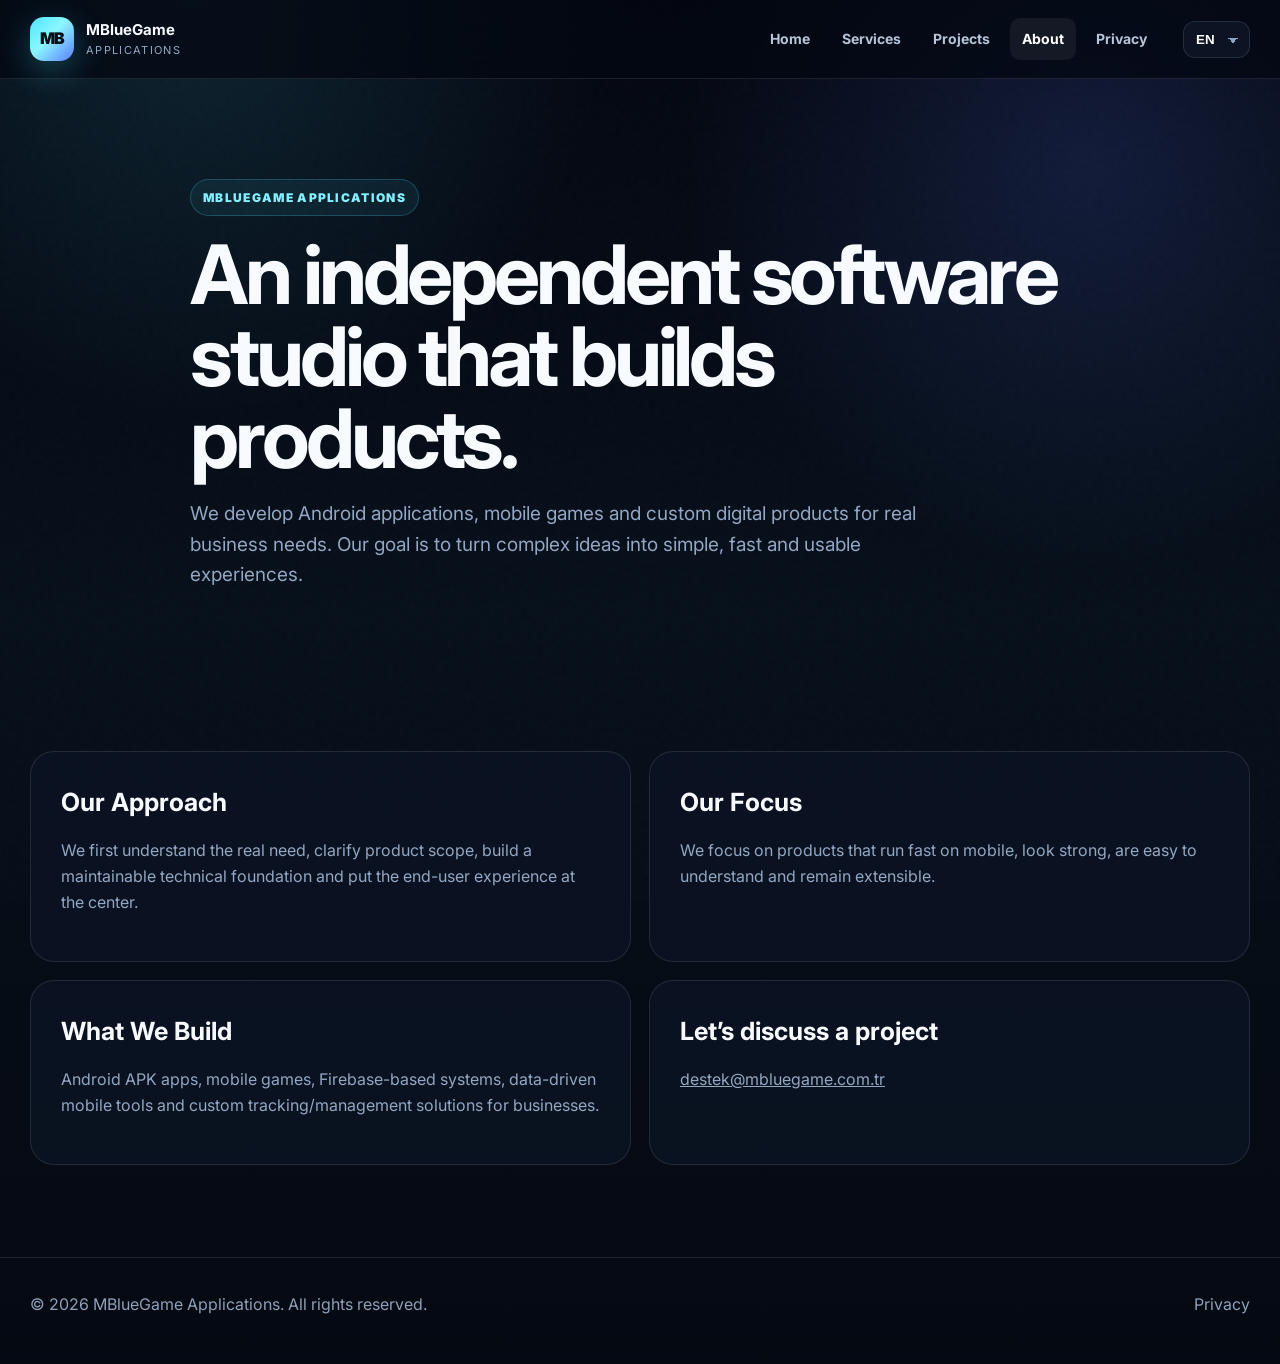
==== about.html @ a47efb76 "Add files via upload" ====
<!doctype html><html lang="tr"><head><meta charset="utf-8"><meta name="viewport" content="width=device-width,initial-scale=1"><title>MBlueGame Applications | Hakkımızda</title><meta name="description" content="MBlueGame Applications hakkında"><link rel="icon" href="logo.jpg"><link rel="preconnect" href="https://fonts.googleapis.com"><link rel="preconnect" href="https://fonts.gstatic.com" crossorigin><link href="https://fonts.googleapis.com/css2?family=Inter:wght@400;500;600;700;800;900&display=swap" rel="stylesheet"><link rel="stylesheet" href="styles.css"></head><body><div class="noise"></div>
<header class="site-header"><div class="container nav"><a class="brand" href="index.html"><div class="brand-logo">MB</div><div class="brand-text"><strong>MBlueGame</strong><span>Applications</span></div></a><nav class="menu"><a href="index.html" data-i18n="nav_home">Ana Sayfa</a><a href="index.html#services" data-i18n="nav_services">Hizmetler</a><a href="index.html#projects" data-i18n="nav_work">Projeler</a><a class="active" href="about.html" data-i18n="nav_about">Hakkımızda</a><a href="privacy.html" data-i18n="nav_privacy">Gizlilik</a></nav><div class="nav-actions"><select id="languageSelect" class="lang"><option value="tr">TR</option><option value="en">EN</option><option value="de">DE</option><option value="fr">FR</option><option value="es">ES</option></select><button class="mobile-toggle">☰</button></div></div></header>
<main><section class="container subhero reveal"><span class="eyebrow" data-i18n="about_badge">MBlueGame Applications</span><h1 data-i18n="about_title">Ürün geliştiren bağımsız bir yazılım stüdyosu.</h1><p data-i18n="about_text">Android uygulamaları, mobil oyunlar ve gerçek iş ihtiyaçlarına yönelik özel dijital ürünler geliştiriyoruz. Amacımız karmaşık görünen fikirleri sade, hızlı ve kullanılabilir deneyimlere dönüştürmek.</p></section><section class="section"><div class="container content-grid"><article class="content-card reveal"><h2 data-i18n="about_mission">Yaklaşımımız</h2><p data-i18n="about_mission_text">Önce gerçek ihtiyacı anlar, ürün kapsamını netleştirir, teknik yapıyı sürdürülebilir kurar ve son kullanıcı deneyimini merkeze alırız.</p></article><article class="content-card reveal"><h2 data-i18n="about_focus">Odak Noktamız</h2><p data-i18n="about_focus_text">Mobilde hızlı çalışan, görsel olarak güçlü, anlaşılır ve ileride geliştirilebilir ürünler ortaya çıkarmaya odaklanıyoruz.</p></article><article class="content-card reveal"><h2 data-i18n="about_types">Çalıştığımız Ürünler</h2><p data-i18n="about_types_text">Android APK uygulamaları, mobil oyunlar, Firebase tabanlı sistemler, veri odaklı mobil araçlar ve işletmelere özel takip/yönetim çözümleri.</p></article><article class="content-card reveal"><h2 data-i18n="about_contact">Bir proje konuşalım</h2><p><a href="mailto:destek@mbluegame.com.tr">destek@mbluegame.com.tr</a></p></article></div></section></main><footer class="footer"><div class="container footer-row"><span>© <span id="year"></span> <span data-i18n="footer">MBlueGame Applications. Tüm hakları saklıdır.</span></span><span><a href="privacy.html" data-i18n="nav_privacy">Gizlilik</a></span></div></footer><script src="i18n.js"></script></body></html>
---- styles.css ----
:root{--bg:#050912;--bg2:#080f1d;--card:#0c1424;--card2:#101c30;--text:#f7fbff;--muted:#94a7c2;--line:rgba(255,255,255,.1);--cyan:#4de4ff;--blue:#5b7cff;--violet:#9b6cff;--green:#76f6bd;--shadow:0 30px 90px rgba(0,0,0,.45);--radius:28px;--max:1220px}
*{box-sizing:border-box}html{scroll-behavior:smooth}body{margin:0;background:radial-gradient(circle at 15% 0%,rgba(77,228,255,.13),transparent 24%),radial-gradient(circle at 85% 12%,rgba(91,124,255,.16),transparent 25%),linear-gradient(180deg,#040711 0%,#07101b 45%,#050912 100%);color:var(--text);font-family:Inter,ui-sans-serif,system-ui,-apple-system,BlinkMacSystemFont,"Segoe UI",sans-serif;line-height:1.6;overflow-x:hidden}a{color:inherit}img{max-width:100%;display:block}.container{width:min(var(--max),calc(100% - 40px));margin:auto}.noise{position:fixed;inset:0;pointer-events:none;opacity:.035;z-index:0;background-image:url("data:image/svg+xml,%3Csvg viewBox='0 0 180 180' xmlns='http://www.w3.org/2000/svg'%3E%3Cfilter id='n'%3E%3CfeTurbulence type='fractalNoise' baseFrequency='.9' numOctaves='3' stitchTiles='stitch'/%3E%3C/filter%3E%3Crect width='100%25' height='100%25' filter='url(%23n)' opacity='.55'/%3E%3C/svg%3E")}.site-header{position:sticky;top:0;z-index:80;background:rgba(4,7,17,.72);backdrop-filter:blur(22px);border-bottom:1px solid var(--line)}.nav{height:78px;display:flex;align-items:center;gap:24px}.brand{display:flex;align-items:center;gap:12px;text-decoration:none;margin-right:auto}.brand-logo{width:44px;height:44px;border-radius:14px;display:grid;place-items:center;font-weight:900;letter-spacing:-1px;color:#061018;background:linear-gradient(135deg,var(--cyan),#8cf7ff 45%,var(--blue));box-shadow:0 10px 32px rgba(77,228,255,.28)}.brand-text strong{display:block;font-size:15px}.brand-text span{display:block;color:var(--muted);font-size:11px;letter-spacing:.12em;text-transform:uppercase}.menu{display:flex;align-items:center;gap:8px}.menu a{padding:10px 12px;text-decoration:none;color:#b7c5d9;font-size:14px;font-weight:700;border-radius:10px}.menu a:hover,.menu a.active{background:rgba(255,255,255,.06);color:white}.nav-actions{display:flex;align-items:center;gap:10px}.lang{appearance:none;background:#0c1424;color:white;border:1px solid var(--line);border-radius:12px;padding:10px 34px 10px 12px;font-weight:800;background-image:linear-gradient(45deg,transparent 50%,#8fa1b9 50%),linear-gradient(135deg,#8fa1b9 50%,transparent 50%);background-position:calc(100% - 16px) 16px,calc(100% - 11px) 16px;background-size:5px 5px,5px 5px;background-repeat:no-repeat}.mobile-toggle{display:none;border:1px solid var(--line);background:#0d1626;color:#fff;border-radius:12px;width:44px;height:44px;font-size:20px}.mini-cta{padding:10px 15px;border-radius:12px;text-decoration:none;font-size:13px;font-weight:900;background:linear-gradient(135deg,var(--cyan),var(--blue));color:#041019}.hero{position:relative;z-index:1;min-height:760px;display:grid;grid-template-columns:1.02fr .98fr;align-items:center;gap:68px;padding:86px 0 76px}.hero-badge,.eyebrow{display:inline-flex;align-items:center;gap:9px;padding:8px 12px;border:1px solid rgba(77,228,255,.22);background:rgba(77,228,255,.07);color:#84efff;border-radius:999px;font-size:12px;font-weight:900;letter-spacing:.11em;text-transform:uppercase}.hero-badge:before{content:"";width:7px;height:7px;border-radius:50%;background:var(--green);box-shadow:0 0 16px var(--green)}.hero h1{font-size:clamp(50px,6.5vw,88px);line-height:.98;letter-spacing:-.055em;margin:22px 0 24px;max-width:790px}.hero h1 .accent{background:linear-gradient(90deg,#fff 8%,#9decff 48%,#7b8dff);-webkit-background-clip:text;color:transparent}.hero-lead{font-size:19px;color:var(--muted);max-width:680px}.hero-actions,.actions{display:flex;flex-wrap:wrap;gap:12px;margin-top:30px}.btn{display:inline-flex;align-items:center;justify-content:center;gap:10px;min-height:48px;padding:0 20px;border-radius:14px;text-decoration:none;font-weight:900;border:1px solid var(--line);transition:.25s ease}.btn:hover{transform:translateY(-2px)}.btn-primary{color:#041019;background:linear-gradient(135deg,var(--cyan),#7feeff 42%,var(--blue));box-shadow:0 16px 40px rgba(77,228,255,.2)}.btn-secondary{background:rgba(255,255,255,.045);color:#fff}.hero-proof{display:flex;align-items:center;gap:18px;margin-top:34px;color:#a9b8cd;font-size:13px}.proof-dots{display:flex}.proof-dots i{width:30px;height:30px;border-radius:50%;border:2px solid #08101d;background:linear-gradient(135deg,#182942,#0d1726);margin-left:-7px}.proof-dots i:first-child{margin-left:0}.hero-visual{position:relative;min-height:610px}.orb{position:absolute;border-radius:50%;filter:blur(3px)}.orb.one{width:360px;height:360px;right:20px;top:90px;background:radial-gradient(circle,rgba(77,228,255,.25),transparent 68%)}.orb.two{width:300px;height:300px;left:30px;bottom:30px;background:radial-gradient(circle,rgba(155,108,255,.2),transparent 68%)}.device-stage{position:absolute;inset:0;display:flex;align-items:center;justify-content:center;perspective:1200px}.phone{position:absolute;width:230px;padding:8px;border-radius:34px;background:linear-gradient(145deg,#1e2b3f,#060b12 40%);box-shadow:0 35px 90px rgba(0,0,0,.55);border:1px solid rgba(255,255,255,.18)}.phone img{border-radius:27px;aspect-ratio:9/20;object-fit:cover}.phone.main{z-index:4;transform:translateY(-4px) rotateY(-7deg);width:250px}.phone.left{left:28px;top:152px;z-index:2;transform:rotate(-10deg) scale(.86);opacity:.83}.phone.right{right:12px;top:110px;z-index:3;transform:rotate(10deg) scale(.9);opacity:.9}.floating-card{position:absolute;z-index:8;padding:14px 16px;border-radius:18px;background:rgba(12,20,36,.82);border:1px solid rgba(255,255,255,.13);backdrop-filter:blur(18px);box-shadow:0 24px 55px rgba(0,0,0,.38)}.floating-card strong{display:block;font-size:14px}.floating-card span{color:var(--muted);font-size:11px}.fc1{left:4px;bottom:84px}.fc2{right:0;bottom:30px}.section{position:relative;z-index:1;padding:92px 0}.section-label{font-size:12px;color:#80eefe;font-weight:900;letter-spacing:.14em;text-transform:uppercase}.section-head{display:flex;align-items:end;justify-content:space-between;gap:40px;margin-bottom:38px}.section-head h2{font-size:clamp(36px,5vw,62px);line-height:1.02;letter-spacing:-.045em;margin:8px 0 0;max-width:720px}.section-head p{color:var(--muted);max-width:500px;margin:0}.services{display:grid;grid-template-columns:repeat(3,1fr);gap:16px}.service{position:relative;padding:30px;border:1px solid var(--line);border-radius:24px;background:linear-gradient(180deg,rgba(16,28,48,.78),rgba(9,16,29,.88));overflow:hidden;min-height:260px}.service:after{content:"";position:absolute;width:180px;height:180px;right:-80px;top:-100px;border-radius:50%;background:radial-gradient(circle,rgba(77,228,255,.14),transparent 70%)}.service-icon{width:50px;height:50px;border-radius:16px;display:grid;place-items:center;background:linear-gradient(135deg,rgba(77,228,255,.16),rgba(91,124,255,.12));border:1px solid rgba(77,228,255,.18);font-size:20px}.service h3{font-size:21px;margin:23px 0 10px}.service p{color:var(--muted);margin:0}.featured{display:grid;grid-template-columns:1.02fr .98fr;gap:22px;padding:22px;border:1px solid var(--line);border-radius:32px;background:linear-gradient(145deg,rgba(15,26,44,.88),rgba(7,12,22,.92));box-shadow:var(--shadow)}.featured-copy{padding:34px 30px}.featured-copy h2{font-size:clamp(42px,5vw,68px);letter-spacing:-.05em;margin:16px 0 12px}.featured-copy p{font-size:18px;color:var(--muted)}.chips{display:flex;flex-wrap:wrap;gap:8px;margin:24px 0}.chip{padding:8px 11px;border-radius:999px;background:rgba(255,255,255,.045);border:1px solid var(--line);font-size:12px;color:#c8d4e4;font-weight:800}.feature-list{display:grid;grid-template-columns:1fr 1fr;gap:10px;margin:28px 0}.feature-item{padding:14px;border-radius:16px;background:rgba(255,255,255,.035);border:1px solid var(--line);font-size:13px;color:#c7d3e3}.feature-item b{display:block;color:#fff;margin-bottom:3px}.featured-visual{position:relative;min-height:570px;border-radius:24px;overflow:hidden;background:radial-gradient(circle at 50% 30%,rgba(77,228,255,.15),transparent 35%),linear-gradient(160deg,#0e1e32,#08111e)}.showcase-phone{position:absolute;width:218px;padding:7px;border-radius:31px;background:#05080d;border:1px solid rgba(255,255,255,.17);box-shadow:0 28px 70px rgba(0,0,0,.52)}.showcase-phone img{border-radius:25px;aspect-ratio:9/20;object-fit:cover}.sp1{left:52px;top:48px;transform:rotate(-7deg);z-index:2}.sp2{right:50px;top:85px;transform:rotate(8deg);z-index:3}.spotlight{position:absolute;inset:auto 24px 20px 24px;padding:16px 18px;border-radius:18px;background:rgba(5,9,18,.72);border:1px solid rgba(255,255,255,.12);backdrop-filter:blur(16px);z-index:5}.spotlight strong{font-size:14px}.spotlight p{font-size:12px;margin:3px 0 0;color:var(--muted)}.work-grid{display:grid;grid-template-columns:1.2fr .8fr;gap:16px}.work-card{position:relative;overflow:hidden;border-radius:26px;border:1px solid var(--line);background:#0a1220;min-height:420px}.work-card img{width:100%;height:100%;object-fit:cover;opacity:.72;transition:.5s ease}.work-card:hover img{transform:scale(1.03);opacity:.86}.work-card:after{content:"";position:absolute;inset:0;background:linear-gradient(180deg,transparent 25%,rgba(4,7,15,.94) 100%)}.work-copy{position:absolute;z-index:2;left:26px;right:26px;bottom:24px}.work-copy h3{font-size:27px;margin:7px 0}.work-copy p{margin:0;color:#aebbd0;max-width:520px}.work-stack{display:grid;gap:16px}.work-stack .work-card{min-height:202px}.process{display:grid;grid-template-columns:repeat(4,1fr);gap:14px}.step{padding:24px;border-radius:22px;border:1px solid var(--line);background:rgba(255,255,255,.028)}.step-num{font-size:12px;color:var(--cyan);font-weight:900;letter-spacing:.12em}.step h3{font-size:18px;margin:12px 0 8px}.step p{font-size:14px;color:var(--muted);margin:0}.cta-panel{display:grid;grid-template-columns:1fr auto;align-items:center;gap:30px;padding:48px;border-radius:32px;border:1px solid rgba(77,228,255,.2);background:radial-gradient(circle at 0 0,rgba(77,228,255,.15),transparent 36%),linear-gradient(135deg,rgba(14,28,48,.98),rgba(8,15,28,.98))}.cta-panel h2{font-size:clamp(34px,5vw,58px);line-height:1.05;letter-spacing:-.045em;margin:0 0 12px}.cta-panel p{color:var(--muted);margin:0;max-width:720px}.footer{position:relative;z-index:1;border-top:1px solid var(--line);padding:34px 0 46px;color:#8fa0b8}.footer-row{display:flex;justify-content:space-between;gap:24px;align-items:center}.footer a{text-decoration:none}.subhero{position:relative;z-index:1;padding:100px 0 50px;max-width:900px}.subhero h1{font-size:clamp(46px,7vw,82px);line-height:1;letter-spacing:-.05em;margin:18px 0}.subhero p{font-size:19px;color:var(--muted);max-width:760px}.content-grid{display:grid;grid-template-columns:1fr 1fr;gap:18px}.content-card{padding:30px;border-radius:24px;background:rgba(12,20,36,.82);border:1px solid var(--line)}.content-card h2{margin:0 0 12px;font-size:25px}.content-card p{color:var(--muted)}.legal{max-width:900px}.legal-card{padding:34px;margin-bottom:16px;border-radius:24px;background:rgba(12,20,36,.8);border:1px solid var(--line)}.legal-card h2{margin-top:0}.legal-card p{color:var(--muted)}.legal-note{border-color:rgba(77,228,255,.3);background:rgba(77,228,255,.06)}.project-hero{padding:80px 0 50px;display:grid;grid-template-columns:1fr 1fr;gap:50px;align-items:center}.project-hero h1{font-size:clamp(52px,7vw,88px);letter-spacing:-.055em;line-height:.96;margin:18px 0}.project-hero p{font-size:19px;color:var(--muted)}.project-phones{display:grid;grid-template-columns:repeat(2,1fr);gap:14px;align-items:start}.project-phones img{border-radius:26px;border:1px solid var(--line);box-shadow:var(--shadow)}.gallery{display:grid;grid-template-columns:repeat(4,1fr);gap:14px}.gallery img{border-radius:22px;border:1px solid var(--line);aspect-ratio:9/20;object-fit:cover}.reveal{opacity:0;transform:translateY(22px);transition:.7s cubic-bezier(.2,.7,.2,1)}.reveal.visible{opacity:1;transform:none}
@media(max-width:980px){.menu{position:absolute;left:20px;right:20px;top:70px;display:none;flex-direction:column;align-items:stretch;padding:12px;border:1px solid var(--line);border-radius:18px;background:#08111e}.menu.open{display:flex}.mobile-toggle{display:block}.mini-cta{display:none}.hero,.featured,.project-hero{grid-template-columns:1fr}.hero{padding-top:64px}.hero-visual{min-height:570px}.services{grid-template-columns:1fr}.work-grid{grid-template-columns:1fr}.process{grid-template-columns:1fr 1fr}.content-grid{grid-template-columns:1fr}.cta-panel{grid-template-columns:1fr}.gallery{grid-template-columns:repeat(2,1fr)}}
@media(max-width:640px){.container{width:min(100% - 24px,var(--max))}.nav{height:70px}.brand-text span{display:none}.hero{min-height:auto;padding:54px 0}.hero h1{font-size:49px}.hero-lead{font-size:17px}.hero-proof{align-items:flex-start}.hero-visual{min-height:480px;margin-top:6px}.phone.main{width:205px}.phone.left{width:190px;left:-18px;top:128px}.phone.right{width:190px;right:-20px;top:100px}.floating-card{display:none}.section{padding:70px 0}.section-head{display:block}.section-head p{margin-top:16px}.featured{padding:12px}.featured-copy{padding:24px 16px}.feature-list{grid-template-columns:1fr}.featured-visual{min-height:440px}.showcase-phone{width:170px}.sp1{left:12px;top:42px}.sp2{right:10px;top:70px}.process{grid-template-columns:1fr}.cta-panel{padding:30px}.footer-row{display:block}.footer-row>*{display:block;margin-top:8px}.gallery{grid-template-columns:1fr 1fr}.project-phones{gap:8px}.subhero{padding-top:70px}}
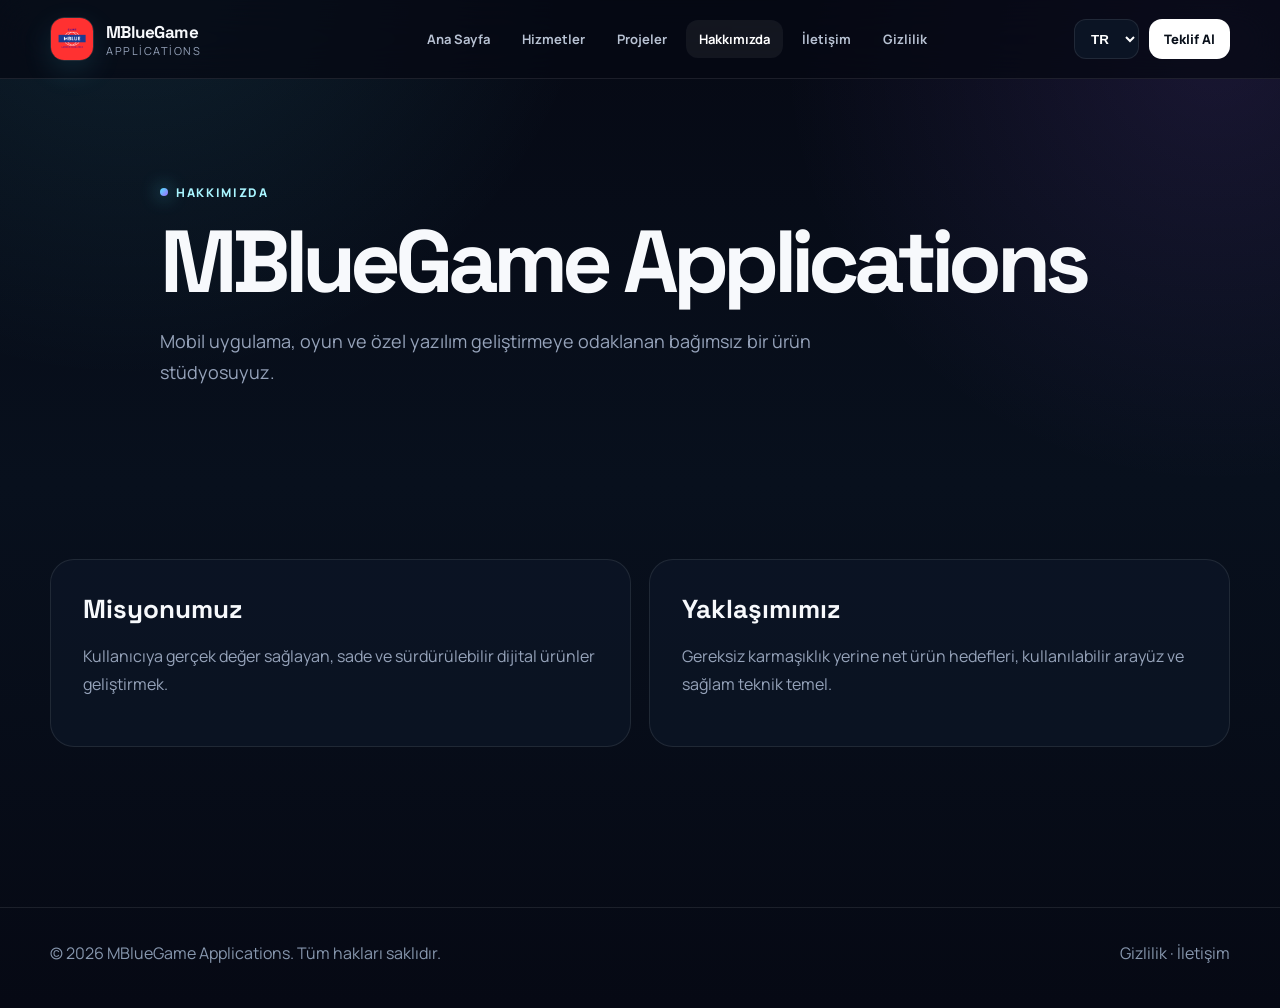
==== commit a472e7d6: "Add files via upload" ====
--- a/about.html
+++ b/about.html
@@ -1,3 +1,2 @@
-<!doctype html><html lang="tr"><head><meta charset="utf-8"><meta name="viewport" content="width=device-width,initial-scale=1"><title>MBlueGame Applications | Hakkımızda</title><meta name="description" content="MBlueGame Applications hakkında"><link rel="icon" href="logo.jpg"><link rel="preconnect" href="https://fonts.googleapis.com"><link rel="preconnect" href="https://fonts.gstatic.com" crossorigin><link href="https://fonts.googleapis.com/css2?family=Inter:wght@400;500;600;700;800;900&display=swap" rel="stylesheet"><link rel="stylesheet" href="styles.css"></head><body><div class="noise"></div>
-<header class="site-header"><div class="container nav"><a class="brand" href="index.html"><div class="brand-logo">MB</div><div class="brand-text"><strong>MBlueGame</strong><span>Applications</span></div></a><nav class="menu"><a href="index.html" data-i18n="nav_home">Ana Sayfa</a><a href="index.html#services" data-i18n="nav_services">Hizmetler</a><a href="index.html#projects" data-i18n="nav_work">Projeler</a><a class="active" href="about.html" data-i18n="nav_about">Hakkımızda</a><a href="privacy.html" data-i18n="nav_privacy">Gizlilik</a></nav><div class="nav-actions"><select id="languageSelect" class="lang"><option value="tr">TR</option><option value="en">EN</option><option value="de">DE</option><option value="fr">FR</option><option value="es">ES</option></select><button class="mobile-toggle">☰</button></div></div></header>
-<main><section class="container subhero reveal"><span class="eyebrow" data-i18n="about_badge">MBlueGame Applications</span><h1 data-i18n="about_title">Ürün geliştiren bağımsız bir yazılım stüdyosu.</h1><p data-i18n="about_text">Android uygulamaları, mobil oyunlar ve gerçek iş ihtiyaçlarına yönelik özel dijital ürünler geliştiriyoruz. Amacımız karmaşık görünen fikirleri sade, hızlı ve kullanılabilir deneyimlere dönüştürmek.</p></section><section class="section"><div class="container content-grid"><article class="content-card reveal"><h2 data-i18n="about_mission">Yaklaşımımız</h2><p data-i18n="about_mission_text">Önce gerçek ihtiyacı anlar, ürün kapsamını netleştirir, teknik yapıyı sürdürülebilir kurar ve son kullanıcı deneyimini merkeze alırız.</p></article><article class="content-card reveal"><h2 data-i18n="about_focus">Odak Noktamız</h2><p data-i18n="about_focus_text">Mobilde hızlı çalışan, görsel olarak güçlü, anlaşılır ve ileride geliştirilebilir ürünler ortaya çıkarmaya odaklanıyoruz.</p></article><article class="content-card reveal"><h2 data-i18n="about_types">Çalıştığımız Ürünler</h2><p data-i18n="about_types_text">Android APK uygulamaları, mobil oyunlar, Firebase tabanlı sistemler, veri odaklı mobil araçlar ve işletmelere özel takip/yönetim çözümleri.</p></article><article class="content-card reveal"><h2 data-i18n="about_contact">Bir proje konuşalım</h2><p><a href="mailto:destek@mbluegame.com.tr">destek@mbluegame.com.tr</a></p></article></div></section></main><footer class="footer"><div class="container footer-row"><span>© <span id="year"></span> <span data-i18n="footer">MBlueGame Applications. Tüm hakları saklıdır.</span></span><span><a href="privacy.html" data-i18n="nav_privacy">Gizlilik</a></span></div></footer><script src="i18n.js"></script></body></html>
+<!doctype html><html lang="tr"><head><meta charset="utf-8"><meta name="viewport" content="width=device-width,initial-scale=1"><meta name="theme-color" content="#060914"><link rel="icon" href="logo.jpg"><link rel="preconnect" href="https://fonts.googleapis.com"><link rel="preconnect" href="https://fonts.gstatic.com" crossorigin><link href="https://fonts.googleapis.com/css2?family=Manrope:wght@400;500;600;700;800&family=Space+Grotesk:wght@500;600;700&display=swap" rel="stylesheet"><link rel="stylesheet" href="styles.css"><title>MBlueGame Applications | About</title><meta name="description" content="MBlueGame Applications"></head><body><header class="site-header"><div class="container nav"><a class="brand" href="index.html"><div class="brand-mark"><img src="logo.jpg" alt="MBlueGame logo"></div><div class="brand-copy"><strong>MBlueGame</strong><span>Applications</span></div></a><nav class="menu"><a href="index.html" data-page="home" data-i18n="nav_home">Ana Sayfa</a><a href="services.html" data-page="services" data-i18n="nav_services">Hizmetler</a><a href="projects.html" data-page="projects" data-i18n="nav_projects">Projeler</a><a href="about.html" data-page="about" data-i18n="nav_about">Hakkımızda</a><a href="contact.html" data-page="contact" data-i18n="nav_contact">İletişim</a><a href="privacy.html" data-page="privacy" data-i18n="nav_privacy">Gizlilik</a></nav><div class="nav-actions"><select class="lang" aria-label="Language"><option value="tr">TR</option><option value="en">EN</option><option value="de">DE</option><option value="fr">FR</option><option value="es">ES</option></select><a class="nav-cta" href="contact.html" data-i18n="nav_quote">Teklif Al</a><button class="mobile-toggle" aria-label="Menu">☰</button></div></div></header>
+<main><section class="container page-hero reveal"><span class="eyebrow" data-i18n="nav_about">Hakkımızda</span><h1 data-i18n="page_about_title">MBlueGame Applications</h1><p data-i18n="page_about_text"></p></section><section class="section"><div class="container"><div class="split"><div class="panel reveal"><h2 data-i18n="about_mission">Misyonumuz</h2><p data-i18n="about_mission_d"></p></div><div class="panel reveal"><h2 data-i18n="about_approach">Yaklaşımımız</h2><p data-i18n="about_approach_d"></p></div></div></div></section></main><footer class="footer"><div class="container footer-row"><span>© <span data-year></span> <span data-i18n="footer">MBlueGame Applications. Tüm hakları saklıdır.</span></span><span><a href="privacy.html" data-i18n="nav_privacy">Gizlilik</a> · <a href="contact.html" data-i18n="nav_contact">İletişim</a></span></div></footer><script src="i18n.js"></script><script>document.querySelector('[data-page="about"]')?.classList.add('active')</script></body></html>
--- a/styles.css
+++ b/styles.css
@@ -1,4 +1 @@
-:root{--bg:#050912;--bg2:#080f1d;--card:#0c1424;--card2:#101c30;--text:#f7fbff;--muted:#94a7c2;--line:rgba(255,255,255,.1);--cyan:#4de4ff;--blue:#5b7cff;--violet:#9b6cff;--green:#76f6bd;--shadow:0 30px 90px rgba(0,0,0,.45);--radius:28px;--max:1220px}
-*{box-sizing:border-box}html{scroll-behavior:smooth}body{margin:0;background:radial-gradient(circle at 15% 0%,rgba(77,228,255,.13),transparent 24%),radial-gradient(circle at 85% 12%,rgba(91,124,255,.16),transparent 25%),linear-gradient(180deg,#040711 0%,#07101b 45%,#050912 100%);color:var(--text);font-family:Inter,ui-sans-serif,system-ui,-apple-system,BlinkMacSystemFont,"Segoe UI",sans-serif;line-height:1.6;overflow-x:hidden}a{color:inherit}img{max-width:100%;display:block}.container{width:min(var(--max),calc(100% - 40px));margin:auto}.noise{position:fixed;inset:0;pointer-events:none;opacity:.035;z-index:0;background-image:url("data:image/svg+xml,%3Csvg viewBox='0 0 180 180' xmlns='http://www.w3.org/2000/svg'%3E%3Cfilter id='n'%3E%3CfeTurbulence type='fractalNoise' baseFrequency='.9' numOctaves='3' stitchTiles='stitch'/%3E%3C/filter%3E%3Crect width='100%25' height='100%25' filter='url(%23n)' opacity='.55'/%3E%3C/svg%3E")}.site-header{position:sticky;top:0;z-index:80;background:rgba(4,7,17,.72);backdrop-filter:blur(22px);border-bottom:1px solid var(--line)}.nav{height:78px;display:flex;align-items:center;gap:24px}.brand{display:flex;align-items:center;gap:12px;text-decoration:none;margin-right:auto}.brand-logo{width:44px;height:44px;border-radius:14px;display:grid;place-items:center;font-weight:900;letter-spacing:-1px;color:#061018;background:linear-gradient(135deg,var(--cyan),#8cf7ff 45%,var(--blue));box-shadow:0 10px 32px rgba(77,228,255,.28)}.brand-text strong{display:block;font-size:15px}.brand-text span{display:block;color:var(--muted);font-size:11px;letter-spacing:.12em;text-transform:uppercase}.menu{display:flex;align-items:center;gap:8px}.menu a{padding:10px 12px;text-decoration:none;color:#b7c5d9;font-size:14px;font-weight:700;border-radius:10px}.menu a:hover,.menu a.active{background:rgba(255,255,255,.06);color:white}.nav-actions{display:flex;align-items:center;gap:10px}.lang{appearance:none;background:#0c1424;color:white;border:1px solid var(--line);border-radius:12px;padding:10px 34px 10px 12px;font-weight:800;background-image:linear-gradient(45deg,transparent 50%,#8fa1b9 50%),linear-gradient(135deg,#8fa1b9 50%,transparent 50%);background-position:calc(100% - 16px) 16px,calc(100% - 11px) 16px;background-size:5px 5px,5px 5px;background-repeat:no-repeat}.mobile-toggle{display:none;border:1px solid var(--line);background:#0d1626;color:#fff;border-radius:12px;width:44px;height:44px;font-size:20px}.mini-cta{padding:10px 15px;border-radius:12px;text-decoration:none;font-size:13px;font-weight:900;background:linear-gradient(135deg,var(--cyan),var(--blue));color:#041019}.hero{position:relative;z-index:1;min-height:760px;display:grid;grid-template-columns:1.02fr .98fr;align-items:center;gap:68px;padding:86px 0 76px}.hero-badge,.eyebrow{display:inline-flex;align-items:center;gap:9px;padding:8px 12px;border:1px solid rgba(77,228,255,.22);background:rgba(77,228,255,.07);color:#84efff;border-radius:999px;font-size:12px;font-weight:900;letter-spacing:.11em;text-transform:uppercase}.hero-badge:before{content:"";width:7px;height:7px;border-radius:50%;background:var(--green);box-shadow:0 0 16px var(--green)}.hero h1{font-size:clamp(50px,6.5vw,88px);line-height:.98;letter-spacing:-.055em;margin:22px 0 24px;max-width:790px}.hero h1 .accent{background:linear-gradient(90deg,#fff 8%,#9decff 48%,#7b8dff);-webkit-background-clip:text;color:transparent}.hero-lead{font-size:19px;color:var(--muted);max-width:680px}.hero-actions,.actions{display:flex;flex-wrap:wrap;gap:12px;margin-top:30px}.btn{display:inline-flex;align-items:center;justify-content:center;gap:10px;min-height:48px;padding:0 20px;border-radius:14px;text-decoration:none;font-weight:900;border:1px solid var(--line);transition:.25s ease}.btn:hover{transform:translateY(-2px)}.btn-primary{color:#041019;background:linear-gradient(135deg,var(--cyan),#7feeff 42%,var(--blue));box-shadow:0 16px 40px rgba(77,228,255,.2)}.btn-secondary{background:rgba(255,255,255,.045);color:#fff}.hero-proof{display:flex;align-items:center;gap:18px;margin-top:34px;color:#a9b8cd;font-size:13px}.proof-dots{display:flex}.proof-dots i{width:30px;height:30px;border-radius:50%;border:2px solid #08101d;background:linear-gradient(135deg,#182942,#0d1726);margin-left:-7px}.proof-dots i:first-child{margin-left:0}.hero-visual{position:relative;min-height:610px}.orb{position:absolute;border-radius:50%;filter:blur(3px)}.orb.one{width:360px;height:360px;right:20px;top:90px;background:radial-gradient(circle,rgba(77,228,255,.25),transparent 68%)}.orb.two{width:300px;height:300px;left:30px;bottom:30px;background:radial-gradient(circle,rgba(155,108,255,.2),transparent 68%)}.device-stage{position:absolute;inset:0;display:flex;align-items:center;justify-content:center;perspective:1200px}.phone{position:absolute;width:230px;padding:8px;border-radius:34px;background:linear-gradient(145deg,#1e2b3f,#060b12 40%);box-shadow:0 35px 90px rgba(0,0,0,.55);border:1px solid rgba(255,255,255,.18)}.phone img{border-radius:27px;aspect-ratio:9/20;object-fit:cover}.phone.main{z-index:4;transform:translateY(-4px) rotateY(-7deg);width:250px}.phone.left{left:28px;top:152px;z-index:2;transform:rotate(-10deg) scale(.86);opacity:.83}.phone.right{right:12px;top:110px;z-index:3;transform:rotate(10deg) scale(.9);opacity:.9}.floating-card{position:absolute;z-index:8;padding:14px 16px;border-radius:18px;background:rgba(12,20,36,.82);border:1px solid rgba(255,255,255,.13);backdrop-filter:blur(18px);box-shadow:0 24px 55px rgba(0,0,0,.38)}.floating-card strong{display:block;font-size:14px}.floating-card span{color:var(--muted);font-size:11px}.fc1{left:4px;bottom:84px}.fc2{right:0;bottom:30px}.section{position:relative;z-index:1;padding:92px 0}.section-label{font-size:12px;color:#80eefe;font-weight:900;letter-spacing:.14em;text-transform:uppercase}.section-head{display:flex;align-items:end;justify-content:space-between;gap:40px;margin-bottom:38px}.section-head h2{font-size:clamp(36px,5vw,62px);line-height:1.02;letter-spacing:-.045em;margin:8px 0 0;max-width:720px}.section-head p{color:var(--muted);max-width:500px;margin:0}.services{display:grid;grid-template-columns:repeat(3,1fr);gap:16px}.service{position:relative;padding:30px;border:1px solid var(--line);border-radius:24px;background:linear-gradient(180deg,rgba(16,28,48,.78),rgba(9,16,29,.88));overflow:hidden;min-height:260px}.service:after{content:"";position:absolute;width:180px;height:180px;right:-80px;top:-100px;border-radius:50%;background:radial-gradient(circle,rgba(77,228,255,.14),transparent 70%)}.service-icon{width:50px;height:50px;border-radius:16px;display:grid;place-items:center;background:linear-gradient(135deg,rgba(77,228,255,.16),rgba(91,124,255,.12));border:1px solid rgba(77,228,255,.18);font-size:20px}.service h3{font-size:21px;margin:23px 0 10px}.service p{color:var(--muted);margin:0}.featured{display:grid;grid-template-columns:1.02fr .98fr;gap:22px;padding:22px;border:1px solid var(--line);border-radius:32px;background:linear-gradient(145deg,rgba(15,26,44,.88),rgba(7,12,22,.92));box-shadow:var(--shadow)}.featured-copy{padding:34px 30px}.featured-copy h2{font-size:clamp(42px,5vw,68px);letter-spacing:-.05em;margin:16px 0 12px}.featured-copy p{font-size:18px;color:var(--muted)}.chips{display:flex;flex-wrap:wrap;gap:8px;margin:24px 0}.chip{padding:8px 11px;border-radius:999px;background:rgba(255,255,255,.045);border:1px solid var(--line);font-size:12px;color:#c8d4e4;font-weight:800}.feature-list{display:grid;grid-template-columns:1fr 1fr;gap:10px;margin:28px 0}.feature-item{padding:14px;border-radius:16px;background:rgba(255,255,255,.035);border:1px solid var(--line);font-size:13px;color:#c7d3e3}.feature-item b{display:block;color:#fff;margin-bottom:3px}.featured-visual{position:relative;min-height:570px;border-radius:24px;overflow:hidden;background:radial-gradient(circle at 50% 30%,rgba(77,228,255,.15),transparent 35%),linear-gradient(160deg,#0e1e32,#08111e)}.showcase-phone{position:absolute;width:218px;padding:7px;border-radius:31px;background:#05080d;border:1px solid rgba(255,255,255,.17);box-shadow:0 28px 70px rgba(0,0,0,.52)}.showcase-phone img{border-radius:25px;aspect-ratio:9/20;object-fit:cover}.sp1{left:52px;top:48px;transform:rotate(-7deg);z-index:2}.sp2{right:50px;top:85px;transform:rotate(8deg);z-index:3}.spotlight{position:absolute;inset:auto 24px 20px 24px;padding:16px 18px;border-radius:18px;background:rgba(5,9,18,.72);border:1px solid rgba(255,255,255,.12);backdrop-filter:blur(16px);z-index:5}.spotlight strong{font-size:14px}.spotlight p{font-size:12px;margin:3px 0 0;color:var(--muted)}.work-grid{display:grid;grid-template-columns:1.2fr .8fr;gap:16px}.work-card{position:relative;overflow:hidden;border-radius:26px;border:1px solid var(--line);background:#0a1220;min-height:420px}.work-card img{width:100%;height:100%;object-fit:cover;opacity:.72;transition:.5s ease}.work-card:hover img{transform:scale(1.03);opacity:.86}.work-card:after{content:"";position:absolute;inset:0;background:linear-gradient(180deg,transparent 25%,rgba(4,7,15,.94) 100%)}.work-copy{position:absolute;z-index:2;left:26px;right:26px;bottom:24px}.work-copy h3{font-size:27px;margin:7px 0}.work-copy p{margin:0;color:#aebbd0;max-width:520px}.work-stack{display:grid;gap:16px}.work-stack .work-card{min-height:202px}.process{display:grid;grid-template-columns:repeat(4,1fr);gap:14px}.step{padding:24px;border-radius:22px;border:1px solid var(--line);background:rgba(255,255,255,.028)}.step-num{font-size:12px;color:var(--cyan);font-weight:900;letter-spacing:.12em}.step h3{font-size:18px;margin:12px 0 8px}.step p{font-size:14px;color:var(--muted);margin:0}.cta-panel{display:grid;grid-template-columns:1fr auto;align-items:center;gap:30px;padding:48px;border-radius:32px;border:1px solid rgba(77,228,255,.2);background:radial-gradient(circle at 0 0,rgba(77,228,255,.15),transparent 36%),linear-gradient(135deg,rgba(14,28,48,.98),rgba(8,15,28,.98))}.cta-panel h2{font-size:clamp(34px,5vw,58px);line-height:1.05;letter-spacing:-.045em;margin:0 0 12px}.cta-panel p{color:var(--muted);margin:0;max-width:720px}.footer{position:relative;z-index:1;border-top:1px solid var(--line);padding:34px 0 46px;color:#8fa0b8}.footer-row{display:flex;justify-content:space-between;gap:24px;align-items:center}.footer a{text-decoration:none}.subhero{position:relative;z-index:1;padding:100px 0 50px;max-width:900px}.subhero h1{font-size:clamp(46px,7vw,82px);line-height:1;letter-spacing:-.05em;margin:18px 0}.subhero p{font-size:19px;color:var(--muted);max-width:760px}.content-grid{display:grid;grid-template-columns:1fr 1fr;gap:18px}.content-card{padding:30px;border-radius:24px;background:rgba(12,20,36,.82);border:1px solid var(--line)}.content-card h2{margin:0 0 12px;font-size:25px}.content-card p{color:var(--muted)}.legal{max-width:900px}.legal-card{padding:34px;margin-bottom:16px;border-radius:24px;background:rgba(12,20,36,.8);border:1px solid var(--line)}.legal-card h2{margin-top:0}.legal-card p{color:var(--muted)}.legal-note{border-color:rgba(77,228,255,.3);background:rgba(77,228,255,.06)}.project-hero{padding:80px 0 50px;display:grid;grid-template-columns:1fr 1fr;gap:50px;align-items:center}.project-hero h1{font-size:clamp(52px,7vw,88px);letter-spacing:-.055em;line-height:.96;margin:18px 0}.project-hero p{font-size:19px;color:var(--muted)}.project-phones{display:grid;grid-template-columns:repeat(2,1fr);gap:14px;align-items:start}.project-phones img{border-radius:26px;border:1px solid var(--line);box-shadow:var(--shadow)}.gallery{display:grid;grid-template-columns:repeat(4,1fr);gap:14px}.gallery img{border-radius:22px;border:1px solid var(--line);aspect-ratio:9/20;object-fit:cover}.reveal{opacity:0;transform:translateY(22px);transition:.7s cubic-bezier(.2,.7,.2,1)}.reveal.visible{opacity:1;transform:none}
-@media(max-width:980px){.menu{position:absolute;left:20px;right:20px;top:70px;display:none;flex-direction:column;align-items:stretch;padding:12px;border:1px solid var(--line);border-radius:18px;background:#08111e}.menu.open{display:flex}.mobile-toggle{display:block}.mini-cta{display:none}.hero,.featured,.project-hero{grid-template-columns:1fr}.hero{padding-top:64px}.hero-visual{min-height:570px}.services{grid-template-columns:1fr}.work-grid{grid-template-columns:1fr}.process{grid-template-columns:1fr 1fr}.content-grid{grid-template-columns:1fr}.cta-panel{grid-template-columns:1fr}.gallery{grid-template-columns:repeat(2,1fr)}}
-@media(max-width:640px){.container{width:min(100% - 24px,var(--max))}.nav{height:70px}.brand-text span{display:none}.hero{min-height:auto;padding:54px 0}.hero h1{font-size:49px}.hero-lead{font-size:17px}.hero-proof{align-items:flex-start}.hero-visual{min-height:480px;margin-top:6px}.phone.main{width:205px}.phone.left{width:190px;left:-18px;top:128px}.phone.right{width:190px;right:-20px;top:100px}.floating-card{display:none}.section{padding:70px 0}.section-head{display:block}.section-head p{margin-top:16px}.featured{padding:12px}.featured-copy{padding:24px 16px}.feature-list{grid-template-columns:1fr}.featured-visual{min-height:440px}.showcase-phone{width:170px}.sp1{left:12px;top:42px}.sp2{right:10px;top:70px}.process{grid-template-columns:1fr}.cta-panel{padding:30px}.footer-row{display:block}.footer-row>*{display:block;margin-top:8px}.gallery{grid-template-columns:1fr 1fr}.project-phones{gap:8px}.subhero{padding-top:70px}}
+:root{--bg:#060914;--bg2:#0a1020;--panel:#0e1628;--panel2:#121d33;--text:#f7f9fc;--muted:#96a3ba;--line:rgba(255,255,255,.09);--cyan:#52e5ff;--blue:#5d73ff;--violet:#9f6cff;--max:1180px;--shadow:0 30px 80px rgba(0,0,0,.42)}*{box-sizing:border-box}html{scroll-behavior:smooth}body{margin:0;font-family:Manrope,Inter,system-ui,sans-serif;color:var(--text);background:radial-gradient(circle at 10% -10%,rgba(82,229,255,.12),transparent 30%),radial-gradient(circle at 95% 5%,rgba(159,108,255,.12),transparent 28%),linear-gradient(180deg,#060914 0%,#08101d 48%,#060914 100%);min-height:100vh}body:before{content:"";position:fixed;inset:0;pointer-events:none;opacity:.28;background-image:linear-gradient(rgba(255,255,255,.015) 1px,transparent 1px),linear-gradient(90deg,rgba(255,255,255,.015) 1px,transparent 1px);background-size:34px 34px;mask-image:linear-gradient(to bottom,black,transparent 70%)}a{color:inherit}.container{width:min(calc(100% - 40px),var(--max));margin:auto}.site-header{position:sticky;top:0;z-index:50;background:rgba(6,9,20,.74);backdrop-filter:blur(22px);border-bottom:1px solid var(--line)}.nav{height:78px;display:flex;align-items:center;justify-content:space-between;gap:24px}.brand{display:flex;align-items:center;gap:12px;text-decoration:none;min-width:230px}.brand-mark{width:44px;height:44px;border-radius:14px;overflow:hidden;border:1px solid rgba(255,255,255,.14);box-shadow:0 10px 30px rgba(82,229,255,.12)}.brand-mark img{width:100%;height:100%;object-fit:cover}.brand-copy strong{display:block;font-family:"Space Grotesk",sans-serif;letter-spacing:-.03em;font-size:17px}.brand-copy span{display:block;color:var(--muted);font-size:11px;letter-spacing:.14em;text-transform:uppercase}.menu{display:flex;align-items:center;gap:6px}.menu a{font-size:13px;font-weight:700;color:#b8c2d3;text-decoration:none;padding:10px 13px;border-radius:12px;transition:.2s}.menu a:hover,.menu a.active{color:#fff;background:rgba(255,255,255,.055)}.nav-actions{display:flex;align-items:center;gap:10px}.lang{height:40px;border:1px solid var(--line);background:#0b1424;color:#fff;border-radius:12px;padding:0 12px;font-weight:800}.nav-cta,.btn{display:inline-flex;align-items:center;justify-content:center;gap:9px;text-decoration:none;font-weight:800;border-radius:13px;transition:.25s}.nav-cta{height:40px;padding:0 15px;background:#fff;color:#09101b;font-size:13px}.nav-cta:hover,.btn:hover{transform:translateY(-2px)}.mobile-toggle{display:none;background:transparent;border:1px solid var(--line);color:#fff;border-radius:11px;width:40px;height:40px;font-size:19px}.hero{padding:96px 0 70px;display:grid;grid-template-columns:1.02fr .98fr;gap:60px;align-items:center;min-height:720px}.kicker,.eyebrow{display:inline-flex;align-items:center;gap:8px;color:#a9f5ff;font-size:12px;font-weight:900;letter-spacing:.14em;text-transform:uppercase}.kicker:before,.eyebrow:before{content:"";width:8px;height:8px;border-radius:50%;background:linear-gradient(135deg,var(--cyan),var(--violet));box-shadow:0 0 18px rgba(82,229,255,.8)}h1,h2,h3{font-family:"Space Grotesk",sans-serif}.hero h1,.page-hero h1{font-size:clamp(56px,7.2vw,96px);line-height:.94;letter-spacing:-.065em;margin:20px 0 22px}.gradient-text{background:linear-gradient(120deg,#fff 5%,#9ef2ff 45%,#b8a0ff 90%);-webkit-background-clip:text;background-clip:text;color:transparent}.hero p,.page-hero p{font-size:18px;line-height:1.75;color:var(--muted);max-width:680px}.hero-actions,.actions{display:flex;flex-wrap:wrap;gap:12px;margin-top:30px}.btn{min-height:50px;padding:0 21px;border:1px solid var(--line)}.btn-primary{background:linear-gradient(135deg,var(--cyan),#8fd9ff 45%,var(--blue));color:#07101b;box-shadow:0 18px 46px rgba(82,229,255,.18)}.btn-secondary{background:rgba(255,255,255,.045);color:#fff}.trust-row{display:flex;gap:22px;flex-wrap:wrap;margin-top:38px}.trust-item{display:flex;align-items:center;gap:9px;color:#aeb9cb;font-size:12px}.trust-dot{width:7px;height:7px;border-radius:50%;background:#72f1a8}.hero-visual{position:relative;min-height:600px}.halo{position:absolute;inset:8% 5%;border-radius:50%;background:radial-gradient(circle,rgba(82,229,255,.16),rgba(93,115,255,.07) 42%,transparent 70%);filter:blur(2px)}.device{position:absolute;width:245px;padding:9px;background:linear-gradient(145deg,#1d2b42,#050810 58%);border:1px solid rgba(255,255,255,.18);border-radius:38px;box-shadow:0 40px 100px rgba(0,0,0,.56)}.device img{width:100%;display:block;border-radius:30px;aspect-ratio:9/20;object-fit:cover}.device-main{left:50%;top:20px;transform:translateX(-50%) rotate(-1deg);z-index:3}.device-left{left:18px;top:150px;width:210px;transform:rotate(-11deg);opacity:.84}.device-right{right:8px;top:110px;width:215px;transform:rotate(10deg);opacity:.9}.glass-note{position:absolute;z-index:6;padding:15px 17px;border:1px solid rgba(255,255,255,.14);background:rgba(9,17,31,.76);backdrop-filter:blur(16px);border-radius:16px;box-shadow:var(--shadow)}.glass-note b{display:block;font-size:13px}.glass-note span{font-size:11px;color:var(--muted)}.note-a{left:0;bottom:80px}.note-b{right:4px;bottom:38px}.section{padding:90px 0}.section-head{display:grid;grid-template-columns:1fr .72fr;gap:45px;align-items:end;margin-bottom:36px}.section-head h2{font-size:clamp(38px,5.2vw,66px);letter-spacing:-.055em;line-height:1;margin:10px 0 0}.section-head p{margin:0;color:var(--muted);line-height:1.75}.stats{display:grid;grid-template-columns:repeat(4,1fr);gap:12px}.stat{padding:24px;border:1px solid var(--line);background:linear-gradient(180deg,rgba(255,255,255,.035),rgba(255,255,255,.018));border-radius:20px}.stat strong{font:700 28px "Space Grotesk"}.stat span{display:block;margin-top:5px;color:var(--muted);font-size:12px}.card-grid{display:grid;grid-template-columns:repeat(3,1fr);gap:16px}.pro-card{padding:28px;min-height:290px;border:1px solid var(--line);border-radius:24px;background:linear-gradient(180deg,rgba(17,28,49,.82),rgba(8,14,26,.92));position:relative;overflow:hidden}.pro-card:after{content:"";position:absolute;width:180px;height:180px;right:-90px;top:-100px;border-radius:50%;background:radial-gradient(circle,rgba(82,229,255,.13),transparent 70%)}.iconbox{width:52px;height:52px;border-radius:15px;display:grid;place-items:center;background:linear-gradient(135deg,rgba(82,229,255,.14),rgba(159,108,255,.12));border:1px solid rgba(255,255,255,.09);font-size:20px}.pro-card h3{font-size:22px;margin:28px 0 10px}.pro-card p{color:var(--muted);line-height:1.7}.pro-card a{position:absolute;left:28px;bottom:26px;font-size:12px;font-weight:900;text-decoration:none;color:#a9f5ff}.feature-project{display:grid;grid-template-columns:1fr 1fr;gap:20px;border:1px solid var(--line);border-radius:30px;overflow:hidden;background:linear-gradient(145deg,rgba(15,26,46,.92),rgba(7,12,22,.96));box-shadow:var(--shadow)}.feature-copy{padding:46px}.feature-copy h2{font-size:clamp(46px,6vw,76px);margin:15px 0;letter-spacing:-.06em}.feature-copy p{color:var(--muted);font-size:17px;line-height:1.75}.chips{display:flex;gap:8px;flex-wrap:wrap;margin:24px 0}.chip{padding:8px 11px;border-radius:999px;background:rgba(255,255,255,.04);border:1px solid var(--line);font-size:11px;font-weight:800;color:#c9d3e3}.feature-media{position:relative;min-height:560px;background:radial-gradient(circle at 50% 30%,rgba(82,229,255,.14),transparent 35%),linear-gradient(160deg,#0d1b30,#08101d);overflow:hidden}.show-phone{position:absolute;width:205px;padding:7px;background:#05080d;border:1px solid rgba(255,255,255,.17);border-radius:31px;box-shadow:0 30px 70px rgba(0,0,0,.5)}.show-phone img{width:100%;border-radius:24px;aspect-ratio:9/20;object-fit:cover}.show-1{left:11%;top:58px;transform:rotate(-7deg)}.show-2{right:10%;top:95px;transform:rotate(8deg)}.mini-panel{position:absolute;left:24px;right:24px;bottom:22px;padding:17px;border-radius:17px;border:1px solid var(--line);background:rgba(5,9,18,.72);backdrop-filter:blur(14px)}.mini-panel b{display:block}.mini-panel span{font-size:12px;color:var(--muted)}.page-hero{padding:100px 0 62px;max-width:960px}.page-hero h1{font-size:clamp(52px,7vw,88px)}.split{display:grid;grid-template-columns:1fr 1fr;gap:18px}.panel{padding:32px;border:1px solid var(--line);border-radius:24px;background:rgba(13,22,39,.74)}.panel h2{margin:0 0 14px;font-size:26px}.panel p,.panel li{color:var(--muted);line-height:1.75}.project-grid{display:grid;grid-template-columns:repeat(2,1fr);gap:18px}.project-card{border:1px solid var(--line);border-radius:26px;overflow:hidden;background:#0b1322}.project-image{height:310px;overflow:hidden}.project-image img{width:100%;height:100%;object-fit:cover;transition:.5s}.project-card:hover .project-image img{transform:scale(1.035)}.project-body{padding:28px}.project-body h3{font-size:28px;margin:8px 0}.project-body p{color:var(--muted);line-height:1.7}.project-body a{text-decoration:none;font-weight:900;color:#a9f5ff}.contact-grid{display:grid;grid-template-columns:.9fr 1.1fr;gap:18px}.contact-card{padding:34px;border:1px solid var(--line);border-radius:26px;background:rgba(12,20,35,.8)}.contact-list{display:grid;gap:12px;margin-top:24px}.contact-item{padding:16px;border-radius:16px;background:rgba(255,255,255,.035);border:1px solid var(--line)}.contact-item span{display:block;color:var(--muted);font-size:11px}.legal{max-width:900px}.legal-card{padding:30px;border:1px solid var(--line);border-radius:22px;background:rgba(12,20,35,.78);margin-bottom:14px}.legal-card h2{font-size:24px;margin-top:0}.legal-card p,.legal-card li{color:var(--muted);line-height:1.8}.gallery{display:grid;grid-template-columns:repeat(4,1fr);gap:12px}.gallery img{width:100%;border-radius:20px;border:1px solid var(--line);aspect-ratio:9/20;object-fit:cover}.cta-panel{display:flex;align-items:center;justify-content:space-between;gap:30px;padding:45px;border-radius:28px;border:1px solid rgba(82,229,255,.18);background:radial-gradient(circle at 0 0,rgba(82,229,255,.12),transparent 34%),linear-gradient(135deg,rgba(14,27,47,.98),rgba(8,14,26,.98))}.cta-panel h2{font-size:clamp(34px,4.8vw,58px);letter-spacing:-.05em;margin:0 0 10px}.cta-panel p{color:var(--muted);margin:0}.footer{border-top:1px solid var(--line);margin-top:70px;padding:34px 0 44px;color:#8797ae}.footer-row{display:flex;justify-content:space-between;align-items:center;gap:20px}.footer a{text-decoration:none}.reveal{opacity:0;transform:translateY(18px);transition:.65s cubic-bezier(.2,.7,.2,1)}.reveal.visible{opacity:1;transform:none}@media(max-width:980px){.menu{position:absolute;left:20px;right:20px;top:70px;display:none;flex-direction:column;align-items:stretch;padding:12px;background:#08111e;border:1px solid var(--line);border-radius:18px}.menu.open{display:flex}.mobile-toggle{display:block}.nav-cta{display:none}.hero,.feature-project,.contact-grid{grid-template-columns:1fr}.hero{padding-top:65px}.hero-visual{min-height:560px}.card-grid,.stats{grid-template-columns:1fr 1fr}.section-head{grid-template-columns:1fr}.project-grid{grid-template-columns:1fr}.gallery{grid-template-columns:repeat(2,1fr)}.split{grid-template-columns:1fr}.cta-panel{display:block}.cta-panel .actions{margin-top:24px}}@media(max-width:640px){.container{width:min(calc(100% - 24px),var(--max))}.brand{min-width:auto}.brand-copy span{display:none}.hero h1,.page-hero h1{font-size:50px}.hero p,.page-hero p{font-size:16px}.hero-visual{min-height:460px}.device-main{width:205px}.device-left,.device-right{width:175px}.device-left{left:-12px}.device-right{right:-12px}.glass-note{display:none}.section{padding:68px 0}.card-grid,.stats{grid-template-columns:1fr}.feature-copy{padding:28px 20px}.feature-media{min-height:440px}.show-phone{width:165px}.show-1{left:5%}.show-2{right:4%}.gallery{grid-template-columns:1fr 1fr}.footer-row{display:block}.footer-row>*{display:block;margin-top:8px}.page-hero{padding-top:70px}}
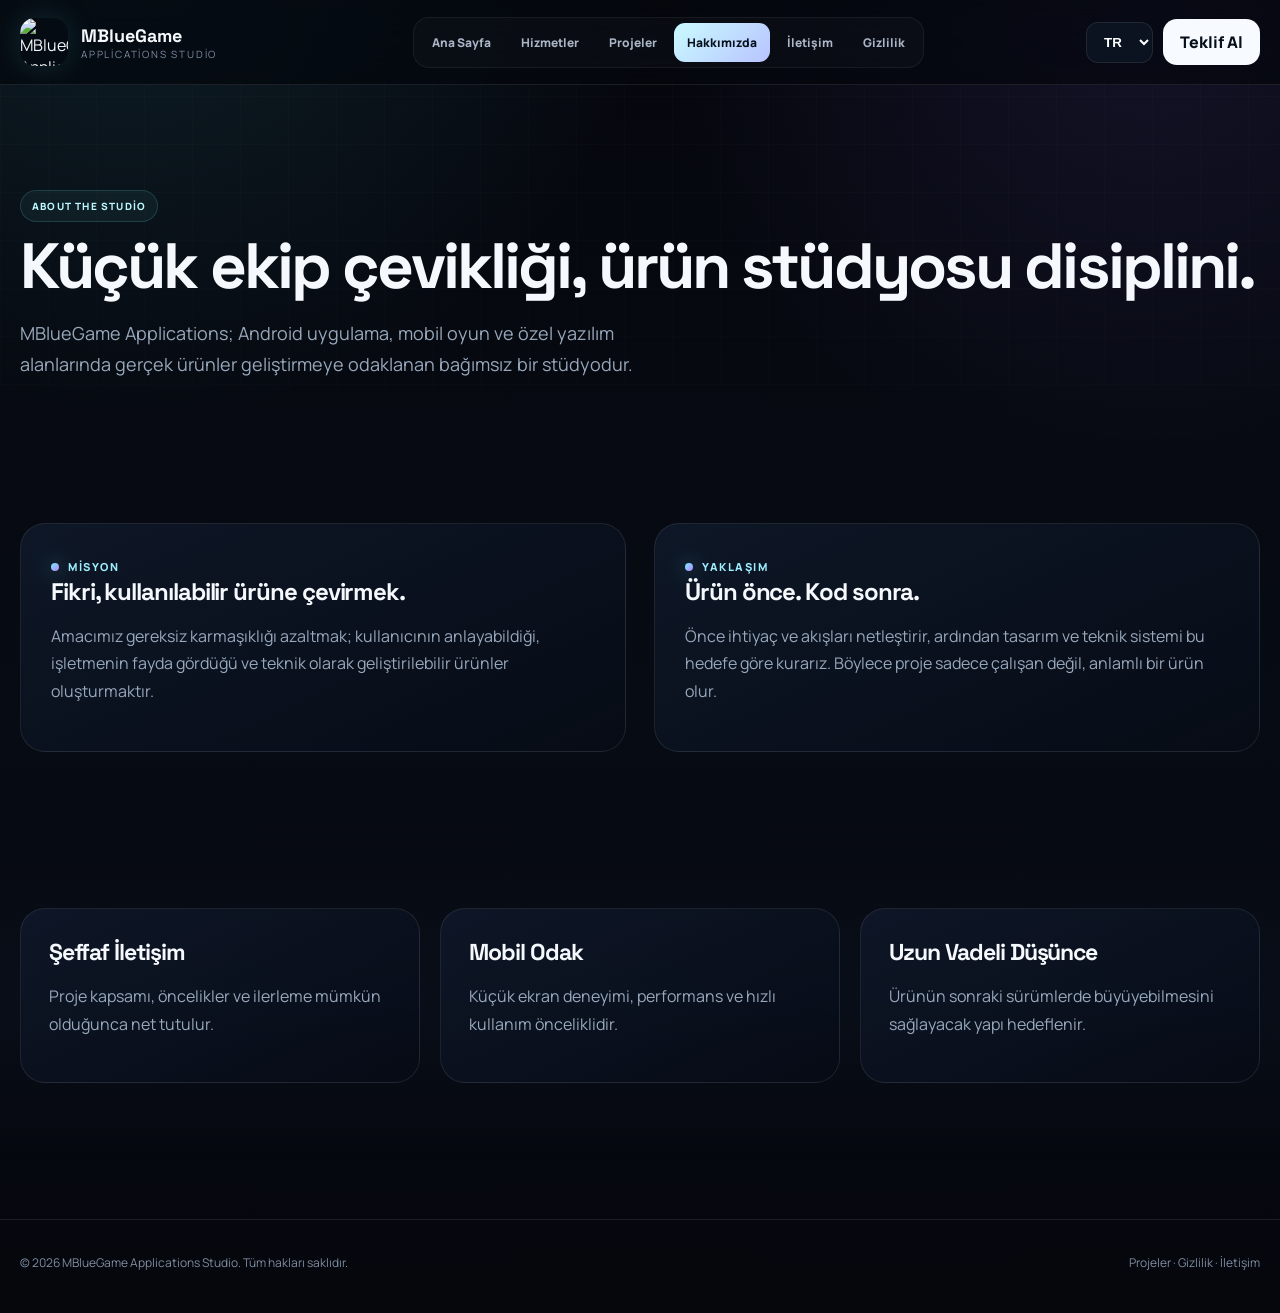
==== commit 1a9870db: "Add files via upload" ====
--- a/about.html
+++ b/about.html
@@ -1,2 +1 @@
-<!doctype html><html lang="tr"><head><meta charset="utf-8"><meta name="viewport" content="width=device-width,initial-scale=1"><meta name="theme-color" content="#060914"><link rel="icon" href="logo.jpg"><link rel="preconnect" href="https://fonts.googleapis.com"><link rel="preconnect" href="https://fonts.gstatic.com" crossorigin><link href="https://fonts.googleapis.com/css2?family=Manrope:wght@400;500;600;700;800&family=Space+Grotesk:wght@500;600;700&display=swap" rel="stylesheet"><link rel="stylesheet" href="styles.css"><title>MBlueGame Applications | About</title><meta name="description" content="MBlueGame Applications"></head><body><header class="site-header"><div class="container nav"><a class="brand" href="index.html"><div class="brand-mark"><img src="logo.jpg" alt="MBlueGame logo"></div><div class="brand-copy"><strong>MBlueGame</strong><span>Applications</span></div></a><nav class="menu"><a href="index.html" data-page="home" data-i18n="nav_home">Ana Sayfa</a><a href="services.html" data-page="services" data-i18n="nav_services">Hizmetler</a><a href="projects.html" data-page="projects" data-i18n="nav_projects">Projeler</a><a href="about.html" data-page="about" data-i18n="nav_about">Hakkımızda</a><a href="contact.html" data-page="contact" data-i18n="nav_contact">İletişim</a><a href="privacy.html" data-page="privacy" data-i18n="nav_privacy">Gizlilik</a></nav><div class="nav-actions"><select class="lang" aria-label="Language"><option value="tr">TR</option><option value="en">EN</option><option value="de">DE</option><option value="fr">FR</option><option value="es">ES</option></select><a class="nav-cta" href="contact.html" data-i18n="nav_quote">Teklif Al</a><button class="mobile-toggle" aria-label="Menu">☰</button></div></div></header>
-<main><section class="container page-hero reveal"><span class="eyebrow" data-i18n="nav_about">Hakkımızda</span><h1 data-i18n="page_about_title">MBlueGame Applications</h1><p data-i18n="page_about_text"></p></section><section class="section"><div class="container"><div class="split"><div class="panel reveal"><h2 data-i18n="about_mission">Misyonumuz</h2><p data-i18n="about_mission_d"></p></div><div class="panel reveal"><h2 data-i18n="about_approach">Yaklaşımımız</h2><p data-i18n="about_approach_d"></p></div></div></div></section></main><footer class="footer"><div class="container footer-row"><span>© <span data-year></span> <span data-i18n="footer">MBlueGame Applications. Tüm hakları saklıdır.</span></span><span><a href="privacy.html" data-i18n="nav_privacy">Gizlilik</a> · <a href="contact.html" data-i18n="nav_contact">İletişim</a></span></div></footer><script src="i18n.js"></script><script>document.querySelector('[data-page="about"]')?.classList.add('active')</script></body></html>+<!doctype html><html lang="tr"><head><meta charset="utf-8"><meta name="viewport" content="width=device-width,initial-scale=1"><meta name="theme-color" content="#05070d"><link rel="icon" href="assets/logo-mark.svg"><link rel="preconnect" href="https://fonts.googleapis.com"><link rel="preconnect" href="https://fonts.gstatic.com" crossorigin><link href="https://fonts.googleapis.com/css2?family=Manrope:wght@400;500;600;700;800&family=Space+Grotesk:wght@500;600;700&display=swap" rel="stylesheet"><link rel="stylesheet" href="styles.css"><title>Hakkımızda | MBlueGame Applications</title><meta name="description" content="MBlueGame Applications Studio"></head><body><header class="site-header"><div class="container nav"><a class="brand" href="index.html"><img src="assets/logo-mark.svg" alt="MBlueGame Applications"><div class="brand-copy"><strong>MBlueGame</strong><span>Applications Studio</span></div></a><nav class="menu"><a href="index.html" data-page="home" data-i18n="nav_home">Ana Sayfa</a><a href="services.html" data-page="services" data-i18n="nav_services">Hizmetler</a><a href="projects.html" data-page="projects" data-i18n="nav_projects">Projeler</a><a href="about.html" data-page="about" data-i18n="nav_about">Hakkımızda</a><a href="contact.html" data-page="contact" data-i18n="nav_contact">İletişim</a><a href="privacy.html" data-page="privacy" data-i18n="nav_privacy">Gizlilik</a></nav><div class="nav-actions"><select class="lang" aria-label="Language"><option value="tr">TR</option><option value="en">EN</option><option value="de">DE</option><option value="fr">FR</option><option value="es">ES</option></select><a class="nav-cta" href="contact.html" data-i18n="nav_quote">Teklif Al</a><button class="mobile-toggle" aria-label="Menü">☰</button></div></div></header><main><section class="container page-hero reveal"><span class="section-badge">About the Studio</span><h1>Küçük ekip çevikliği, ürün stüdyosu disiplini.</h1><p>MBlueGame Applications; Android uygulama, mobil oyun ve özel yazılım alanlarında gerçek ürünler geliştirmeye odaklanan bağımsız bir stüdyodur.</p></section><section class="section"><div class="container split"><div class="panel reveal"><span class="eyebrow">Misyon</span><h2>Fikri, kullanılabilir ürüne çevirmek.</h2><p>Amacımız gereksiz karmaşıklığı azaltmak; kullanıcının anlayabildiği, işletmenin fayda gördüğü ve teknik olarak geliştirilebilir ürünler oluşturmaktır.</p></div><div class="panel reveal"><span class="eyebrow">Yaklaşım</span><h2>Ürün önce. Kod sonra.</h2><p>Önce ihtiyaç ve akışları netleştirir, ardından tasarım ve teknik sistemi bu hedefe göre kurarız. Böylece proje sadece çalışan değil, anlamlı bir ürün olur.</p></div></div></section><section class="section section-soft"><div class="container"><div class="value-grid"><div class="value-card"><h3>Şeffaf İletişim</h3><p>Proje kapsamı, öncelikler ve ilerleme mümkün olduğunca net tutulur.</p></div><div class="value-card"><h3>Mobil Odak</h3><p>Küçük ekran deneyimi, performans ve hızlı kullanım önceliklidir.</p></div><div class="value-card"><h3>Uzun Vadeli Düşünce</h3><p>Ürünün sonraki sürümlerde büyüyebilmesini sağlayacak yapı hedeflenir.</p></div></div></div></section></main><footer class="footer"><div class="container footer-row"><span>© <span data-year></span> MBlueGame Applications Studio. Tüm hakları saklıdır.</span><span><a href="projects.html">Projeler</a> · <a href="privacy.html">Gizlilik</a> · <a href="contact.html">İletişim</a></span></div></footer><script src="i18n.js"></script><script src="site.js"></script><script>document.querySelector('[data-page="about"]')?.classList.add('active')</script></body></html>
--- a/styles.css
+++ b/styles.css
@@ -1 +1 @@
-:root{--bg:#060914;--bg2:#0a1020;--panel:#0e1628;--panel2:#121d33;--text:#f7f9fc;--muted:#96a3ba;--line:rgba(255,255,255,.09);--cyan:#52e5ff;--blue:#5d73ff;--violet:#9f6cff;--max:1180px;--shadow:0 30px 80px rgba(0,0,0,.42)}*{box-sizing:border-box}html{scroll-behavior:smooth}body{margin:0;font-family:Manrope,Inter,system-ui,sans-serif;color:var(--text);background:radial-gradient(circle at 10% -10%,rgba(82,229,255,.12),transparent 30%),radial-gradient(circle at 95% 5%,rgba(159,108,255,.12),transparent 28%),linear-gradient(180deg,#060914 0%,#08101d 48%,#060914 100%);min-height:100vh}body:before{content:"";position:fixed;inset:0;pointer-events:none;opacity:.28;background-image:linear-gradient(rgba(255,255,255,.015) 1px,transparent 1px),linear-gradient(90deg,rgba(255,255,255,.015) 1px,transparent 1px);background-size:34px 34px;mask-image:linear-gradient(to bottom,black,transparent 70%)}a{color:inherit}.container{width:min(calc(100% - 40px),var(--max));margin:auto}.site-header{position:sticky;top:0;z-index:50;background:rgba(6,9,20,.74);backdrop-filter:blur(22px);border-bottom:1px solid var(--line)}.nav{height:78px;display:flex;align-items:center;justify-content:space-between;gap:24px}.brand{display:flex;align-items:center;gap:12px;text-decoration:none;min-width:230px}.brand-mark{width:44px;height:44px;border-radius:14px;overflow:hidden;border:1px solid rgba(255,255,255,.14);box-shadow:0 10px 30px rgba(82,229,255,.12)}.brand-mark img{width:100%;height:100%;object-fit:cover}.brand-copy strong{display:block;font-family:"Space Grotesk",sans-serif;letter-spacing:-.03em;font-size:17px}.brand-copy span{display:block;color:var(--muted);font-size:11px;letter-spacing:.14em;text-transform:uppercase}.menu{display:flex;align-items:center;gap:6px}.menu a{font-size:13px;font-weight:700;color:#b8c2d3;text-decoration:none;padding:10px 13px;border-radius:12px;transition:.2s}.menu a:hover,.menu a.active{color:#fff;background:rgba(255,255,255,.055)}.nav-actions{display:flex;align-items:center;gap:10px}.lang{height:40px;border:1px solid var(--line);background:#0b1424;color:#fff;border-radius:12px;padding:0 12px;font-weight:800}.nav-cta,.btn{display:inline-flex;align-items:center;justify-content:center;gap:9px;text-decoration:none;font-weight:800;border-radius:13px;transition:.25s}.nav-cta{height:40px;padding:0 15px;background:#fff;color:#09101b;font-size:13px}.nav-cta:hover,.btn:hover{transform:translateY(-2px)}.mobile-toggle{display:none;background:transparent;border:1px solid var(--line);color:#fff;border-radius:11px;width:40px;height:40px;font-size:19px}.hero{padding:96px 0 70px;display:grid;grid-template-columns:1.02fr .98fr;gap:60px;align-items:center;min-height:720px}.kicker,.eyebrow{display:inline-flex;align-items:center;gap:8px;color:#a9f5ff;font-size:12px;font-weight:900;letter-spacing:.14em;text-transform:uppercase}.kicker:before,.eyebrow:before{content:"";width:8px;height:8px;border-radius:50%;background:linear-gradient(135deg,var(--cyan),var(--violet));box-shadow:0 0 18px rgba(82,229,255,.8)}h1,h2,h3{font-family:"Space Grotesk",sans-serif}.hero h1,.page-hero h1{font-size:clamp(56px,7.2vw,96px);line-height:.94;letter-spacing:-.065em;margin:20px 0 22px}.gradient-text{background:linear-gradient(120deg,#fff 5%,#9ef2ff 45%,#b8a0ff 90%);-webkit-background-clip:text;background-clip:text;color:transparent}.hero p,.page-hero p{font-size:18px;line-height:1.75;color:var(--muted);max-width:680px}.hero-actions,.actions{display:flex;flex-wrap:wrap;gap:12px;margin-top:30px}.btn{min-height:50px;padding:0 21px;border:1px solid var(--line)}.btn-primary{background:linear-gradient(135deg,var(--cyan),#8fd9ff 45%,var(--blue));color:#07101b;box-shadow:0 18px 46px rgba(82,229,255,.18)}.btn-secondary{background:rgba(255,255,255,.045);color:#fff}.trust-row{display:flex;gap:22px;flex-wrap:wrap;margin-top:38px}.trust-item{display:flex;align-items:center;gap:9px;color:#aeb9cb;font-size:12px}.trust-dot{width:7px;height:7px;border-radius:50%;background:#72f1a8}.hero-visual{position:relative;min-height:600px}.halo{position:absolute;inset:8% 5%;border-radius:50%;background:radial-gradient(circle,rgba(82,229,255,.16),rgba(93,115,255,.07) 42%,transparent 70%);filter:blur(2px)}.device{position:absolute;width:245px;padding:9px;background:linear-gradient(145deg,#1d2b42,#050810 58%);border:1px solid rgba(255,255,255,.18);border-radius:38px;box-shadow:0 40px 100px rgba(0,0,0,.56)}.device img{width:100%;display:block;border-radius:30px;aspect-ratio:9/20;object-fit:cover}.device-main{left:50%;top:20px;transform:translateX(-50%) rotate(-1deg);z-index:3}.device-left{left:18px;top:150px;width:210px;transform:rotate(-11deg);opacity:.84}.device-right{right:8px;top:110px;width:215px;transform:rotate(10deg);opacity:.9}.glass-note{position:absolute;z-index:6;padding:15px 17px;border:1px solid rgba(255,255,255,.14);background:rgba(9,17,31,.76);backdrop-filter:blur(16px);border-radius:16px;box-shadow:var(--shadow)}.glass-note b{display:block;font-size:13px}.glass-note span{font-size:11px;color:var(--muted)}.note-a{left:0;bottom:80px}.note-b{right:4px;bottom:38px}.section{padding:90px 0}.section-head{display:grid;grid-template-columns:1fr .72fr;gap:45px;align-items:end;margin-bottom:36px}.section-head h2{font-size:clamp(38px,5.2vw,66px);letter-spacing:-.055em;line-height:1;margin:10px 0 0}.section-head p{margin:0;color:var(--muted);line-height:1.75}.stats{display:grid;grid-template-columns:repeat(4,1fr);gap:12px}.stat{padding:24px;border:1px solid var(--line);background:linear-gradient(180deg,rgba(255,255,255,.035),rgba(255,255,255,.018));border-radius:20px}.stat strong{font:700 28px "Space Grotesk"}.stat span{display:block;margin-top:5px;color:var(--muted);font-size:12px}.card-grid{display:grid;grid-template-columns:repeat(3,1fr);gap:16px}.pro-card{padding:28px;min-height:290px;border:1px solid var(--line);border-radius:24px;background:linear-gradient(180deg,rgba(17,28,49,.82),rgba(8,14,26,.92));position:relative;overflow:hidden}.pro-card:after{content:"";position:absolute;width:180px;height:180px;right:-90px;top:-100px;border-radius:50%;background:radial-gradient(circle,rgba(82,229,255,.13),transparent 70%)}.iconbox{width:52px;height:52px;border-radius:15px;display:grid;place-items:center;background:linear-gradient(135deg,rgba(82,229,255,.14),rgba(159,108,255,.12));border:1px solid rgba(255,255,255,.09);font-size:20px}.pro-card h3{font-size:22px;margin:28px 0 10px}.pro-card p{color:var(--muted);line-height:1.7}.pro-card a{position:absolute;left:28px;bottom:26px;font-size:12px;font-weight:900;text-decoration:none;color:#a9f5ff}.feature-project{display:grid;grid-template-columns:1fr 1fr;gap:20px;border:1px solid var(--line);border-radius:30px;overflow:hidden;background:linear-gradient(145deg,rgba(15,26,46,.92),rgba(7,12,22,.96));box-shadow:var(--shadow)}.feature-copy{padding:46px}.feature-copy h2{font-size:clamp(46px,6vw,76px);margin:15px 0;letter-spacing:-.06em}.feature-copy p{color:var(--muted);font-size:17px;line-height:1.75}.chips{display:flex;gap:8px;flex-wrap:wrap;margin:24px 0}.chip{padding:8px 11px;border-radius:999px;background:rgba(255,255,255,.04);border:1px solid var(--line);font-size:11px;font-weight:800;color:#c9d3e3}.feature-media{position:relative;min-height:560px;background:radial-gradient(circle at 50% 30%,rgba(82,229,255,.14),transparent 35%),linear-gradient(160deg,#0d1b30,#08101d);overflow:hidden}.show-phone{position:absolute;width:205px;padding:7px;background:#05080d;border:1px solid rgba(255,255,255,.17);border-radius:31px;box-shadow:0 30px 70px rgba(0,0,0,.5)}.show-phone img{width:100%;border-radius:24px;aspect-ratio:9/20;object-fit:cover}.show-1{left:11%;top:58px;transform:rotate(-7deg)}.show-2{right:10%;top:95px;transform:rotate(8deg)}.mini-panel{position:absolute;left:24px;right:24px;bottom:22px;padding:17px;border-radius:17px;border:1px solid var(--line);background:rgba(5,9,18,.72);backdrop-filter:blur(14px)}.mini-panel b{display:block}.mini-panel span{font-size:12px;color:var(--muted)}.page-hero{padding:100px 0 62px;max-width:960px}.page-hero h1{font-size:clamp(52px,7vw,88px)}.split{display:grid;grid-template-columns:1fr 1fr;gap:18px}.panel{padding:32px;border:1px solid var(--line);border-radius:24px;background:rgba(13,22,39,.74)}.panel h2{margin:0 0 14px;font-size:26px}.panel p,.panel li{color:var(--muted);line-height:1.75}.project-grid{display:grid;grid-template-columns:repeat(2,1fr);gap:18px}.project-card{border:1px solid var(--line);border-radius:26px;overflow:hidden;background:#0b1322}.project-image{height:310px;overflow:hidden}.project-image img{width:100%;height:100%;object-fit:cover;transition:.5s}.project-card:hover .project-image img{transform:scale(1.035)}.project-body{padding:28px}.project-body h3{font-size:28px;margin:8px 0}.project-body p{color:var(--muted);line-height:1.7}.project-body a{text-decoration:none;font-weight:900;color:#a9f5ff}.contact-grid{display:grid;grid-template-columns:.9fr 1.1fr;gap:18px}.contact-card{padding:34px;border:1px solid var(--line);border-radius:26px;background:rgba(12,20,35,.8)}.contact-list{display:grid;gap:12px;margin-top:24px}.contact-item{padding:16px;border-radius:16px;background:rgba(255,255,255,.035);border:1px solid var(--line)}.contact-item span{display:block;color:var(--muted);font-size:11px}.legal{max-width:900px}.legal-card{padding:30px;border:1px solid var(--line);border-radius:22px;background:rgba(12,20,35,.78);margin-bottom:14px}.legal-card h2{font-size:24px;margin-top:0}.legal-card p,.legal-card li{color:var(--muted);line-height:1.8}.gallery{display:grid;grid-template-columns:repeat(4,1fr);gap:12px}.gallery img{width:100%;border-radius:20px;border:1px solid var(--line);aspect-ratio:9/20;object-fit:cover}.cta-panel{display:flex;align-items:center;justify-content:space-between;gap:30px;padding:45px;border-radius:28px;border:1px solid rgba(82,229,255,.18);background:radial-gradient(circle at 0 0,rgba(82,229,255,.12),transparent 34%),linear-gradient(135deg,rgba(14,27,47,.98),rgba(8,14,26,.98))}.cta-panel h2{font-size:clamp(34px,4.8vw,58px);letter-spacing:-.05em;margin:0 0 10px}.cta-panel p{color:var(--muted);margin:0}.footer{border-top:1px solid var(--line);margin-top:70px;padding:34px 0 44px;color:#8797ae}.footer-row{display:flex;justify-content:space-between;align-items:center;gap:20px}.footer a{text-decoration:none}.reveal{opacity:0;transform:translateY(18px);transition:.65s cubic-bezier(.2,.7,.2,1)}.reveal.visible{opacity:1;transform:none}@media(max-width:980px){.menu{position:absolute;left:20px;right:20px;top:70px;display:none;flex-direction:column;align-items:stretch;padding:12px;background:#08111e;border:1px solid var(--line);border-radius:18px}.menu.open{display:flex}.mobile-toggle{display:block}.nav-cta{display:none}.hero,.feature-project,.contact-grid{grid-template-columns:1fr}.hero{padding-top:65px}.hero-visual{min-height:560px}.card-grid,.stats{grid-template-columns:1fr 1fr}.section-head{grid-template-columns:1fr}.project-grid{grid-template-columns:1fr}.gallery{grid-template-columns:repeat(2,1fr)}.split{grid-template-columns:1fr}.cta-panel{display:block}.cta-panel .actions{margin-top:24px}}@media(max-width:640px){.container{width:min(calc(100% - 24px),var(--max))}.brand{min-width:auto}.brand-copy span{display:none}.hero h1,.page-hero h1{font-size:50px}.hero p,.page-hero p{font-size:16px}.hero-visual{min-height:460px}.device-main{width:205px}.device-left,.device-right{width:175px}.device-left{left:-12px}.device-right{right:-12px}.glass-note{display:none}.section{padding:68px 0}.card-grid,.stats{grid-template-columns:1fr}.feature-copy{padding:28px 20px}.feature-media{min-height:440px}.show-phone{width:165px}.show-1{left:5%}.show-2{right:4%}.gallery{grid-template-columns:1fr 1fr}.footer-row{display:block}.footer-row>*{display:block;margin-top:8px}.page-hero{padding-top:70px}}
+:root{--bg:#05070d;--bg2:#080d17;--panel:#0c1320;--panel2:#101a2b;--text:#f5f8fc;--muted:#98a8bc;--line:rgba(255,255,255,.09);--cyan:#72efff;--blue:#7487ff;--violet:#bc82ff;--green:#77efb8;--max:1240px;--shadow:0 28px 90px rgba(0,0,0,.42)}*{box-sizing:border-box}html{scroll-behavior:smooth}body{margin:0;font-family:Manrope,Inter,system-ui,sans-serif;color:var(--text);background:radial-gradient(circle at 10% -10%,rgba(91,226,255,.12),transparent 30%),radial-gradient(circle at 90% 0,rgba(137,110,255,.11),transparent 28%),linear-gradient(180deg,#05070d 0,#070b13 55%,#05070d 100%);min-height:100vh;overflow-x:hidden}body:before{content:"";position:fixed;inset:0;z-index:-2;pointer-events:none;background-image:linear-gradient(rgba(255,255,255,.018) 1px,transparent 1px),linear-gradient(90deg,rgba(255,255,255,.018) 1px,transparent 1px);background-size:48px 48px;mask-image:linear-gradient(#000 0,transparent 86%)}a{color:inherit}.container{width:min(calc(100% - 40px),var(--max));margin:auto}.site-header{position:sticky;top:0;z-index:1000;background:rgba(5,7,13,.74);backdrop-filter:blur(24px) saturate(150%);border-bottom:1px solid var(--line)}.nav{height:84px;display:flex;align-items:center;gap:24px}.brand{display:flex;align-items:center;gap:13px;text-decoration:none;min-width:230px}.brand img{width:48px;height:48px;border-radius:15px;box-shadow:0 0 32px rgba(114,239,255,.14)}.brand-copy strong{display:block;font-family:"Space Grotesk",sans-serif;font-size:18px}.brand-copy span{display:block;color:#7f8ea3;font-size:10px;letter-spacing:.18em;text-transform:uppercase}.menu{margin:auto;display:flex;gap:4px;padding:5px;border:1px solid rgba(255,255,255,.06);background:rgba(255,255,255,.025);border-radius:16px}.menu a{padding:11px 13px;border-radius:11px;text-decoration:none;color:#aab6c7;font-size:12px;font-weight:800}.menu a:hover,.menu a.active{color:#06101b;background:linear-gradient(135deg,#cafbff,#b8c3ff)}.nav-actions{display:flex;gap:10px;align-items:center}.lang{background:#0b1320;color:#fff;border:1px solid var(--line);border-radius:12px;padding:11px 13px;font-weight:800}.nav-cta,.btn{display:inline-flex;align-items:center;justify-content:center;text-decoration:none;border-radius:14px;font-weight:800;transition:.25s}.nav-cta{background:#f7fbff;color:#07101a;padding:12px 17px}.mobile-toggle{display:none;background:#0b1320;color:#fff;border:1px solid var(--line);border-radius:12px;padding:10px 12px}.hero{padding:112px 0 72px;display:grid;grid-template-columns:1fr 1.06fr;align-items:center;gap:72px}.kicker,.eyebrow{display:inline-flex;align-items:center;gap:9px;color:#9defff;font-size:11px;font-weight:900;letter-spacing:.14em;text-transform:uppercase}.kicker:before,.eyebrow:before{content:"";width:8px;height:8px;border-radius:50%;background:linear-gradient(135deg,var(--cyan),var(--violet));box-shadow:0 0 20px rgba(114,239,255,.55)}h1,h2,h3{font-family:"Space Grotesk",sans-serif;letter-spacing:-.045em;margin:0}.hero h1{font-size:clamp(52px,6.7vw,94px);line-height:.96;margin:22px 0 25px}.gradient-text{background:linear-gradient(100deg,#fff 0,#9bf3ff 38%,#a9a8ff 68%,#d09bff 100%);-webkit-background-clip:text;background-clip:text;color:transparent}.hero p,.page-hero p,.section-head p,.lead{color:var(--muted);font-size:18px;line-height:1.75;max-width:670px}.hero-actions,.actions{display:flex;gap:12px;flex-wrap:wrap;margin-top:30px}.btn{padding:14px 19px}.btn-primary{background:linear-gradient(135deg,#c8fbff,#b9c3ff);color:#07101a;box-shadow:0 12px 32px rgba(112,216,255,.15)}.btn-primary:hover{transform:translateY(-2px);box-shadow:0 18px 40px rgba(112,216,255,.24)}.btn-secondary{border:1px solid var(--line);background:rgba(255,255,255,.035)}.trust-row{display:flex;gap:18px;flex-wrap:wrap;margin-top:34px;color:#96a5b8;font-size:12px}.trust-item{display:flex;gap:8px;align-items:center}.trust-dot{width:7px;height:7px;background:#74efb9;border-radius:50%;box-shadow:0 0 14px rgba(116,239,185,.6)}.hero-art{position:relative}.hero-art img{display:block;width:100%;filter:drop-shadow(0 35px 70px rgba(0,0,0,.45));animation:float 7s ease-in-out infinite}@keyframes float{50%{transform:translateY(-10px)}}.hero-badge{position:absolute;padding:13px 15px;border:1px solid var(--line);background:rgba(8,14,24,.72);backdrop-filter:blur(18px);border-radius:15px;box-shadow:var(--shadow);font-size:12px}.hero-badge b{display:block}.hero-badge span{display:block;color:var(--muted);margin-top:3px}.badge-a{left:1%;bottom:9%}.badge-b{right:-2%;top:8%}.section{padding:78px 0}.section-soft{background:linear-gradient(180deg,transparent,rgba(13,20,34,.48),transparent)}.stats{display:grid;grid-template-columns:repeat(4,1fr);border:1px solid var(--line);border-radius:24px;background:rgba(255,255,255,.025);overflow:hidden}.stat{padding:27px 28px;border-right:1px solid var(--line)}.stat:last-child{border-right:0}.stat strong{font-family:"Space Grotesk";display:block;font-size:24px}.stat span{display:block;color:var(--muted);font-size:12px;margin-top:6px}.section-head{display:flex;justify-content:space-between;gap:36px;align-items:end;margin-bottom:34px}.section-head h2,.page-hero h1{font-size:clamp(38px,5vw,68px);line-height:1.03;margin-top:12px}.service-grid,.project-grid,.value-grid{display:grid;grid-template-columns:repeat(3,1fr);gap:20px}.service-card,.project-card,.value-card,.panel,.legal-card{position:relative;border:1px solid var(--line);border-radius:25px;background:linear-gradient(155deg,rgba(16,25,42,.88),rgba(7,12,22,.86));overflow:hidden}.service-card{padding:28px;min-height:410px;display:flex;flex-direction:column}.service-visual{height:180px;border-radius:18px;overflow:hidden;background:#08111e;margin-bottom:24px}.service-visual img{width:100%;height:100%;object-fit:cover}.service-card h3{font-size:24px}.service-card p,.project-card p,.value-card p,.panel p,.legal-card p,.legal-card li{color:var(--muted);line-height:1.72}.service-card a,.project-card a{margin-top:auto;color:#9ff4ff;font-weight:800;text-decoration:none}.feature-project{display:grid;grid-template-columns:.82fr 1.18fr;gap:38px;align-items:center;border:1px solid var(--line);border-radius:30px;padding:38px;background:linear-gradient(145deg,rgba(11,22,38,.92),rgba(11,13,29,.88));overflow:hidden}.feature-project h2{font-size:48px;margin:10px 0 15px}.feature-media img{width:100%;display:block;border-radius:24px}.chips{display:flex;gap:8px;flex-wrap:wrap;margin:20px 0}.chip{padding:8px 10px;border:1px solid var(--line);border-radius:999px;font-size:10px;font-weight:800;color:#b8c6d8;background:rgba(255,255,255,.03)}.process{display:grid;grid-template-columns:repeat(4,1fr);gap:14px}.step{padding:24px;border:1px solid var(--line);border-radius:20px;background:rgba(255,255,255,.025)}.step-num{font-family:"Space Grotesk";font-size:12px;color:#92edff}.step h3{font-size:20px;margin:12px 0 8px}.step p{color:var(--muted);font-size:13px;line-height:1.65}.cta-panel{display:flex;justify-content:space-between;gap:30px;align-items:center;border:1px solid rgba(114,239,255,.18);border-radius:30px;padding:42px;background:radial-gradient(circle at 85% 20%,rgba(113,128,255,.15),transparent 28%),linear-gradient(135deg,#0b1726,#0c1020)}.cta-panel h2{font-size:42px}.cta-panel p{color:var(--muted);max-width:680px}.page-hero{padding:105px 0 46px}.page-hero .section-badge{display:inline-flex;gap:8px;align-items:center;padding:8px 11px;border:1px solid rgba(114,239,255,.16);border-radius:999px;color:#bdf8ff;font-size:10px;font-weight:900;text-transform:uppercase;letter-spacing:.12em;background:rgba(114,239,255,.05)}.project-grid{grid-template-columns:repeat(2,1fr)}.project-card{display:flex;flex-direction:column}.project-cover{height:340px;background:#07101b;overflow:hidden}.project-cover img{width:100%;height:100%;object-fit:cover;display:block;transition:.6s}.project-card:hover .project-cover img{transform:scale(1.025)}.project-body{padding:28px;display:flex;flex-direction:column;flex:1}.project-body h3{font-size:30px;margin:11px 0}.project-card.featured{grid-column:1/-1;display:grid;grid-template-columns:1.25fr .75fr;min-height:520px}.project-card.featured .project-cover{height:100%}.project-card.featured .project-body{justify-content:center;padding:42px}.studio-visual{height:340px;display:grid;place-items:center;background:radial-gradient(circle at center,rgba(114,239,255,.12),transparent 30%),linear-gradient(145deg,#0b1726,#111025)}.studio-visual img{width:100%;height:100%;object-fit:cover}.split{display:grid;grid-template-columns:1fr 1fr;gap:28px}.panel{padding:30px}.value-card{padding:28px}.value-card h3{font-size:23px;margin-bottom:10px}.contact-grid{display:grid;grid-template-columns:.8fr 1.2fr;gap:24px}.contact-card{padding:30px;border:1px solid var(--line);border-radius:24px;background:rgba(255,255,255,.025)}.contact-card h3{font-size:24px;margin-bottom:12px}.contact-link{font-size:18px;color:#aaf5ff;text-decoration:none;font-weight:800}.legal-layout{display:grid;grid-template-columns:260px 1fr;gap:28px}.legal-nav{position:sticky;top:110px;align-self:start;padding:18px;border:1px solid var(--line);border-radius:20px;background:rgba(8,14,24,.72);backdrop-filter:blur(18px)}.legal-nav a{display:block;text-decoration:none;color:#9eacbd;font-size:12px;padding:9px 10px;border-radius:9px}.legal-nav a:hover{background:rgba(255,255,255,.05);color:#fff}.legal-stack{display:grid;gap:16px}.legal-card{padding:30px}.legal-card h2{font-size:25px;margin-bottom:13px}.legal-card ul{padding-left:22px}.legal-note{padding:16px 18px;border-radius:14px;background:rgba(114,239,255,.06);border:1px solid rgba(114,239,255,.13);color:#bdeef4;font-size:13px;line-height:1.6}.footer{padding:34px 0 42px;border-top:1px solid var(--line);margin-top:58px}.footer-row{display:flex;justify-content:space-between;gap:20px;color:#7f8da1;font-size:12px}.footer a{text-decoration:none}.reveal{opacity:0;transform:translateY(20px);transition:.75s}.reveal.visible{opacity:1;transform:none}@media(max-width:980px){.menu{display:none;position:absolute;top:74px;left:20px;right:20px;flex-direction:column;background:#0a111d;padding:12px}.menu.open{display:flex}.mobile-toggle{display:block}.nav{height:74px}.brand{min-width:auto}.brand-copy{display:none}.nav-cta{display:none}.hero{grid-template-columns:1fr;padding-top:78px}.hero h1{font-size:64px}.stats{grid-template-columns:1fr 1fr}.stat:nth-child(2){border-right:0}.service-grid,.value-grid{grid-template-columns:1fr 1fr}.feature-project,.split,.contact-grid,.legal-layout{grid-template-columns:1fr}.legal-nav{position:static}.project-card.featured{grid-template-columns:1fr}.process{grid-template-columns:1fr 1fr}}@media(max-width:640px){.container{width:min(calc(100% - 26px),var(--max))}.hero h1{font-size:46px}.hero{gap:34px}.hero-badge{display:none}.section{padding:55px 0}.stats,.service-grid,.value-grid,.project-grid,.process{grid-template-columns:1fr}.stat{border-right:0;border-bottom:1px solid var(--line)}.stat:last-child{border-bottom:0}.section-head,.cta-panel,.footer-row{flex-direction:column;align-items:flex-start}.feature-project{padding:24px}.project-card.featured{display:flex}.project-cover{height:260px}.cta-panel{padding:28px}.cta-panel h2{font-size:34px}}
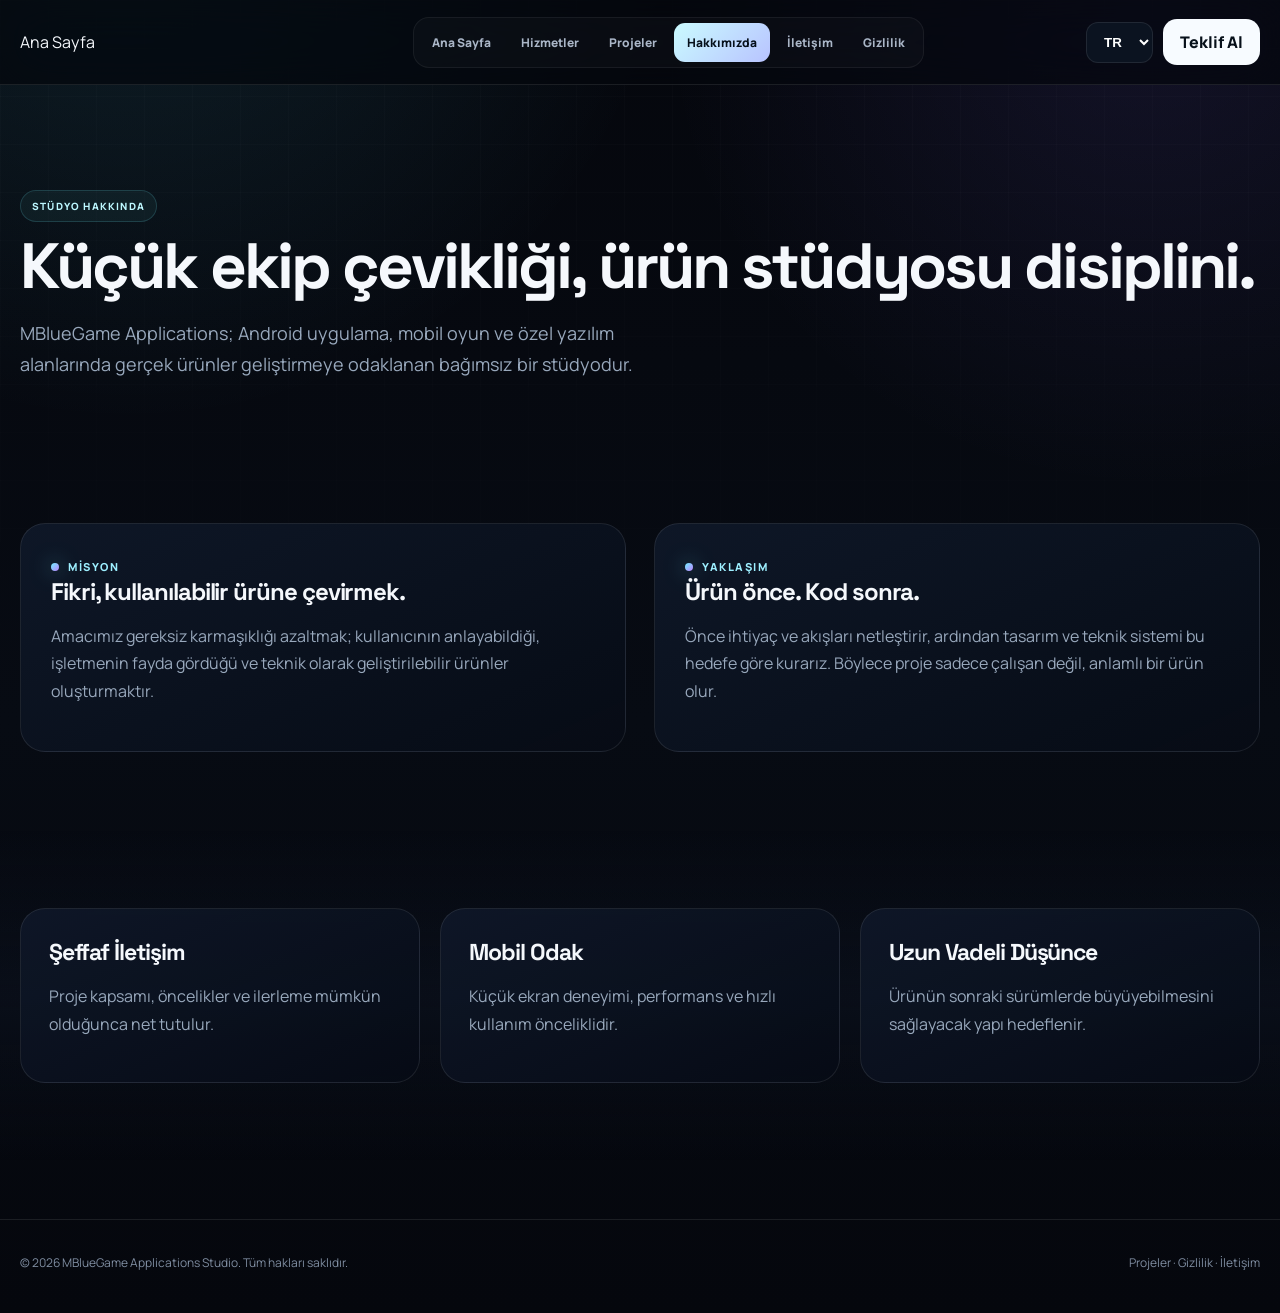
==== commit 7247f4d1: "Add files via upload" ====
--- a/about.html
+++ b/about.html
@@ -1 +1,5 @@
-<!doctype html><html lang="tr"><head><meta charset="utf-8"><meta name="viewport" content="width=device-width,initial-scale=1"><meta name="theme-color" content="#05070d"><link rel="icon" href="assets/logo-mark.svg"><link rel="preconnect" href="https://fonts.googleapis.com"><link rel="preconnect" href="https://fonts.gstatic.com" crossorigin><link href="https://fonts.googleapis.com/css2?family=Manrope:wght@400;500;600;700;800&family=Space+Grotesk:wght@500;600;700&display=swap" rel="stylesheet"><link rel="stylesheet" href="styles.css"><title>Hakkımızda | MBlueGame Applications</title><meta name="description" content="MBlueGame Applications Studio"></head><body><header class="site-header"><div class="container nav"><a class="brand" href="index.html"><img src="assets/logo-mark.svg" alt="MBlueGame Applications"><div class="brand-copy"><strong>MBlueGame</strong><span>Applications Studio</span></div></a><nav class="menu"><a href="index.html" data-page="home" data-i18n="nav_home">Ana Sayfa</a><a href="services.html" data-page="services" data-i18n="nav_services">Hizmetler</a><a href="projects.html" data-page="projects" data-i18n="nav_projects">Projeler</a><a href="about.html" data-page="about" data-i18n="nav_about">Hakkımızda</a><a href="contact.html" data-page="contact" data-i18n="nav_contact">İletişim</a><a href="privacy.html" data-page="privacy" data-i18n="nav_privacy">Gizlilik</a></nav><div class="nav-actions"><select class="lang" aria-label="Language"><option value="tr">TR</option><option value="en">EN</option><option value="de">DE</option><option value="fr">FR</option><option value="es">ES</option></select><a class="nav-cta" href="contact.html" data-i18n="nav_quote">Teklif Al</a><button class="mobile-toggle" aria-label="Menü">☰</button></div></div></header><main><section class="container page-hero reveal"><span class="section-badge">About the Studio</span><h1>Küçük ekip çevikliği, ürün stüdyosu disiplini.</h1><p>MBlueGame Applications; Android uygulama, mobil oyun ve özel yazılım alanlarında gerçek ürünler geliştirmeye odaklanan bağımsız bir stüdyodur.</p></section><section class="section"><div class="container split"><div class="panel reveal"><span class="eyebrow">Misyon</span><h2>Fikri, kullanılabilir ürüne çevirmek.</h2><p>Amacımız gereksiz karmaşıklığı azaltmak; kullanıcının anlayabildiği, işletmenin fayda gördüğü ve teknik olarak geliştirilebilir ürünler oluşturmaktır.</p></div><div class="panel reveal"><span class="eyebrow">Yaklaşım</span><h2>Ürün önce. Kod sonra.</h2><p>Önce ihtiyaç ve akışları netleştirir, ardından tasarım ve teknik sistemi bu hedefe göre kurarız. Böylece proje sadece çalışan değil, anlamlı bir ürün olur.</p></div></div></section><section class="section section-soft"><div class="container"><div class="value-grid"><div class="value-card"><h3>Şeffaf İletişim</h3><p>Proje kapsamı, öncelikler ve ilerleme mümkün olduğunca net tutulur.</p></div><div class="value-card"><h3>Mobil Odak</h3><p>Küçük ekran deneyimi, performans ve hızlı kullanım önceliklidir.</p></div><div class="value-card"><h3>Uzun Vadeli Düşünce</h3><p>Ürünün sonraki sürümlerde büyüyebilmesini sağlayacak yapı hedeflenir.</p></div></div></div></section></main><footer class="footer"><div class="container footer-row"><span>© <span data-year></span> MBlueGame Applications Studio. Tüm hakları saklıdır.</span><span><a href="projects.html">Projeler</a> · <a href="privacy.html">Gizlilik</a> · <a href="contact.html">İletişim</a></span></div></footer><script src="i18n.js"></script><script src="site.js"></script><script>document.querySelector('[data-page="about"]')?.classList.add('active')</script></body></html>+<!DOCTYPE html>
+
+<html lang="tr"><head><meta charset="utf-8"/><meta content="width=device-width,initial-scale=1" name="viewport"/><meta content="#05070d" name="theme-color"/><link href="assets/logo-mark.svg" rel="icon"/><link href="https://fonts.googleapis.com" rel="preconnect"/><link crossorigin="" href="https://fonts.gstatic.com" rel="preconnect"/><link href="https://fonts.googleapis.com/css2?family=Manrope:wght@400;500;600;700;800&amp;family=Space+Grotesk:wght@500;600;700&amp;display=swap" rel="stylesheet"/><link href="styles.css" rel="stylesheet"/><title>Hakkımızda | MBlueGame Applications</title><meta content="MBlueGame Applications Studio" name="description"/></head><body><header class="site-header"><div class="container nav"><a class="brand" data-i18n="nav_home" href="index.html"><img alt="MBlueGame Applications" src="assets/logo-mark.svg"/><div class="brand-copy"><strong>MBlueGame</strong><span>Applications Studio</span></div></a><nav class="menu"><a data-i18n="nav_home" data-page="home" href="index.html">Ana Sayfa</a><a data-i18n="nav_services" data-page="services" href="services.html">Hizmetler</a><a data-i18n="nav_projects" data-page="projects" href="projects.html">Projeler</a><a data-i18n="nav_about" data-page="about" href="about.html">Hakkımızda</a><a data-i18n="nav_contact" data-page="contact" href="contact.html">İletişim</a><a data-i18n="nav_privacy" data-page="privacy" href="privacy.html">Gizlilik</a></nav><div class="nav-actions"><select aria-label="Language" class="lang" data-language-select=""><option value="tr">TR</option><option value="en">EN</option><option value="de">DE</option><option value="fr">FR</option><option value="es">ES</option></select><a class="nav-cta" data-i18n="nav_quote" href="contact.html">Teklif Al</a><button aria-label="Menü" class="mobile-toggle">☰</button></div></div></header><main><section class="container page-hero reveal"><span class="section-badge" data-i18n="about.label">About the Studio</span><h1 data-i18n="about.hero">Küçük ekip çevikliği, ürün stüdyosu disiplini.</h1><p data-i18n="about.lead">MBlueGame Applications; Android uygulama, mobil oyun ve özel yazılım alanlarında gerçek ürünler geliştirmeye odaklanan bağımsız bir stüdyodur.</p></section><section class="section"><div class="container split"><div class="panel reveal"><span class="eyebrow" data-i18n="about.mission">Misyon</span><h2 data-i18n="about.missiontitle">Fikri, kullanılabilir ürüne çevirmek.</h2><p data-i18n="about.missiondesc">Amacımız gereksiz karmaşıklığı azaltmak; kullanıcının anlayabildiği, işletmenin fayda gördüğü ve teknik olarak geliştirilebilir ürünler oluşturmaktır.</p></div><div class="panel reveal"><span class="eyebrow" data-i18n="about.approach">Yaklaşım</span><h2 data-i18n="about.approachtitle">Ürün önce. Kod sonra.</h2><p data-i18n="about.approachdesc">Önce ihtiyaç ve akışları netleştirir, ardından tasarım ve teknik sistemi bu hedefe göre kurarız. Böylece proje sadece çalışan değil, anlamlı bir ürün olur.</p></div></div></section><section class="section section-soft"><div class="container"><div class="value-grid"><div class="value-card"><h3 data-i18n="about.clear">Şeffaf İletişim</h3><p data-i18n="about.cleardesc">Proje kapsamı, öncelikler ve ilerleme mümkün olduğunca net tutulur.</p></div><div class="value-card"><h3 data-i18n="about.mobile">Mobil Odak</h3><p data-i18n="about.mobiledesc">Küçük ekran deneyimi, performans ve hızlı kullanım önceliklidir.</p></div><div class="value-card"><h3 data-i18n="about.long">Uzun Vadeli Düşünce</h3><p data-i18n="about.longdesc">Ürünün sonraki sürümlerde büyüyebilmesini sağlayacak yapı hedeflenir.</p></div></div></div></section></main><footer class="footer"><div class="container footer-row"><span>© <span data-year=""></span> MBlueGame Applications Studio. Tüm hakları saklıdır.</span><span><a data-i18n="nav_projects" href="projects.html">Projeler</a> · <a data-i18n="nav_privacy" href="privacy.html">Gizlilik</a> · <a data-i18n="nav_contact" href="contact.html">İletişim</a></span></div></footer><script>document.querySelector('[data-page="about"]')?.classList.add('active')</script><script src="i18n.js"></script>
+<script src="site.js"></script>
+</body></html>
--- a/styles.css
+++ b/styles.css
@@ -1 +1,96 @@
 :root{--bg:#05070d;--bg2:#080d17;--panel:#0c1320;--panel2:#101a2b;--text:#f5f8fc;--muted:#98a8bc;--line:rgba(255,255,255,.09);--cyan:#72efff;--blue:#7487ff;--violet:#bc82ff;--green:#77efb8;--max:1240px;--shadow:0 28px 90px rgba(0,0,0,.42)}*{box-sizing:border-box}html{scroll-behavior:smooth}body{margin:0;font-family:Manrope,Inter,system-ui,sans-serif;color:var(--text);background:radial-gradient(circle at 10% -10%,rgba(91,226,255,.12),transparent 30%),radial-gradient(circle at 90% 0,rgba(137,110,255,.11),transparent 28%),linear-gradient(180deg,#05070d 0,#070b13 55%,#05070d 100%);min-height:100vh;overflow-x:hidden}body:before{content:"";position:fixed;inset:0;z-index:-2;pointer-events:none;background-image:linear-gradient(rgba(255,255,255,.018) 1px,transparent 1px),linear-gradient(90deg,rgba(255,255,255,.018) 1px,transparent 1px);background-size:48px 48px;mask-image:linear-gradient(#000 0,transparent 86%)}a{color:inherit}.container{width:min(calc(100% - 40px),var(--max));margin:auto}.site-header{position:sticky;top:0;z-index:1000;background:rgba(5,7,13,.74);backdrop-filter:blur(24px) saturate(150%);border-bottom:1px solid var(--line)}.nav{height:84px;display:flex;align-items:center;gap:24px}.brand{display:flex;align-items:center;gap:13px;text-decoration:none;min-width:230px}.brand img{width:48px;height:48px;border-radius:15px;box-shadow:0 0 32px rgba(114,239,255,.14)}.brand-copy strong{display:block;font-family:"Space Grotesk",sans-serif;font-size:18px}.brand-copy span{display:block;color:#7f8ea3;font-size:10px;letter-spacing:.18em;text-transform:uppercase}.menu{margin:auto;display:flex;gap:4px;padding:5px;border:1px solid rgba(255,255,255,.06);background:rgba(255,255,255,.025);border-radius:16px}.menu a{padding:11px 13px;border-radius:11px;text-decoration:none;color:#aab6c7;font-size:12px;font-weight:800}.menu a:hover,.menu a.active{color:#06101b;background:linear-gradient(135deg,#cafbff,#b8c3ff)}.nav-actions{display:flex;gap:10px;align-items:center}.lang{background:#0b1320;color:#fff;border:1px solid var(--line);border-radius:12px;padding:11px 13px;font-weight:800}.nav-cta,.btn{display:inline-flex;align-items:center;justify-content:center;text-decoration:none;border-radius:14px;font-weight:800;transition:.25s}.nav-cta{background:#f7fbff;color:#07101a;padding:12px 17px}.mobile-toggle{display:none;background:#0b1320;color:#fff;border:1px solid var(--line);border-radius:12px;padding:10px 12px}.hero{padding:112px 0 72px;display:grid;grid-template-columns:1fr 1.06fr;align-items:center;gap:72px}.kicker,.eyebrow{display:inline-flex;align-items:center;gap:9px;color:#9defff;font-size:11px;font-weight:900;letter-spacing:.14em;text-transform:uppercase}.kicker:before,.eyebrow:before{content:"";width:8px;height:8px;border-radius:50%;background:linear-gradient(135deg,var(--cyan),var(--violet));box-shadow:0 0 20px rgba(114,239,255,.55)}h1,h2,h3{font-family:"Space Grotesk",sans-serif;letter-spacing:-.045em;margin:0}.hero h1{font-size:clamp(52px,6.7vw,94px);line-height:.96;margin:22px 0 25px}.gradient-text{background:linear-gradient(100deg,#fff 0,#9bf3ff 38%,#a9a8ff 68%,#d09bff 100%);-webkit-background-clip:text;background-clip:text;color:transparent}.hero p,.page-hero p,.section-head p,.lead{color:var(--muted);font-size:18px;line-height:1.75;max-width:670px}.hero-actions,.actions{display:flex;gap:12px;flex-wrap:wrap;margin-top:30px}.btn{padding:14px 19px}.btn-primary{background:linear-gradient(135deg,#c8fbff,#b9c3ff);color:#07101a;box-shadow:0 12px 32px rgba(112,216,255,.15)}.btn-primary:hover{transform:translateY(-2px);box-shadow:0 18px 40px rgba(112,216,255,.24)}.btn-secondary{border:1px solid var(--line);background:rgba(255,255,255,.035)}.trust-row{display:flex;gap:18px;flex-wrap:wrap;margin-top:34px;color:#96a5b8;font-size:12px}.trust-item{display:flex;gap:8px;align-items:center}.trust-dot{width:7px;height:7px;background:#74efb9;border-radius:50%;box-shadow:0 0 14px rgba(116,239,185,.6)}.hero-art{position:relative}.hero-art img{display:block;width:100%;filter:drop-shadow(0 35px 70px rgba(0,0,0,.45));animation:float 7s ease-in-out infinite}@keyframes float{50%{transform:translateY(-10px)}}.hero-badge{position:absolute;padding:13px 15px;border:1px solid var(--line);background:rgba(8,14,24,.72);backdrop-filter:blur(18px);border-radius:15px;box-shadow:var(--shadow);font-size:12px}.hero-badge b{display:block}.hero-badge span{display:block;color:var(--muted);margin-top:3px}.badge-a{left:1%;bottom:9%}.badge-b{right:-2%;top:8%}.section{padding:78px 0}.section-soft{background:linear-gradient(180deg,transparent,rgba(13,20,34,.48),transparent)}.stats{display:grid;grid-template-columns:repeat(4,1fr);border:1px solid var(--line);border-radius:24px;background:rgba(255,255,255,.025);overflow:hidden}.stat{padding:27px 28px;border-right:1px solid var(--line)}.stat:last-child{border-right:0}.stat strong{font-family:"Space Grotesk";display:block;font-size:24px}.stat span{display:block;color:var(--muted);font-size:12px;margin-top:6px}.section-head{display:flex;justify-content:space-between;gap:36px;align-items:end;margin-bottom:34px}.section-head h2,.page-hero h1{font-size:clamp(38px,5vw,68px);line-height:1.03;margin-top:12px}.service-grid,.project-grid,.value-grid{display:grid;grid-template-columns:repeat(3,1fr);gap:20px}.service-card,.project-card,.value-card,.panel,.legal-card{position:relative;border:1px solid var(--line);border-radius:25px;background:linear-gradient(155deg,rgba(16,25,42,.88),rgba(7,12,22,.86));overflow:hidden}.service-card{padding:28px;min-height:410px;display:flex;flex-direction:column}.service-visual{height:180px;border-radius:18px;overflow:hidden;background:#08111e;margin-bottom:24px}.service-visual img{width:100%;height:100%;object-fit:cover}.service-card h3{font-size:24px}.service-card p,.project-card p,.value-card p,.panel p,.legal-card p,.legal-card li{color:var(--muted);line-height:1.72}.service-card a,.project-card a{margin-top:auto;color:#9ff4ff;font-weight:800;text-decoration:none}.feature-project{display:grid;grid-template-columns:.82fr 1.18fr;gap:38px;align-items:center;border:1px solid var(--line);border-radius:30px;padding:38px;background:linear-gradient(145deg,rgba(11,22,38,.92),rgba(11,13,29,.88));overflow:hidden}.feature-project h2{font-size:48px;margin:10px 0 15px}.feature-media img{width:100%;display:block;border-radius:24px}.chips{display:flex;gap:8px;flex-wrap:wrap;margin:20px 0}.chip{padding:8px 10px;border:1px solid var(--line);border-radius:999px;font-size:10px;font-weight:800;color:#b8c6d8;background:rgba(255,255,255,.03)}.process{display:grid;grid-template-columns:repeat(4,1fr);gap:14px}.step{padding:24px;border:1px solid var(--line);border-radius:20px;background:rgba(255,255,255,.025)}.step-num{font-family:"Space Grotesk";font-size:12px;color:#92edff}.step h3{font-size:20px;margin:12px 0 8px}.step p{color:var(--muted);font-size:13px;line-height:1.65}.cta-panel{display:flex;justify-content:space-between;gap:30px;align-items:center;border:1px solid rgba(114,239,255,.18);border-radius:30px;padding:42px;background:radial-gradient(circle at 85% 20%,rgba(113,128,255,.15),transparent 28%),linear-gradient(135deg,#0b1726,#0c1020)}.cta-panel h2{font-size:42px}.cta-panel p{color:var(--muted);max-width:680px}.page-hero{padding:105px 0 46px}.page-hero .section-badge{display:inline-flex;gap:8px;align-items:center;padding:8px 11px;border:1px solid rgba(114,239,255,.16);border-radius:999px;color:#bdf8ff;font-size:10px;font-weight:900;text-transform:uppercase;letter-spacing:.12em;background:rgba(114,239,255,.05)}.project-grid{grid-template-columns:repeat(2,1fr)}.project-card{display:flex;flex-direction:column}.project-cover{height:340px;background:#07101b;overflow:hidden}.project-cover img{width:100%;height:100%;object-fit:cover;display:block;transition:.6s}.project-card:hover .project-cover img{transform:scale(1.025)}.project-body{padding:28px;display:flex;flex-direction:column;flex:1}.project-body h3{font-size:30px;margin:11px 0}.project-card.featured{grid-column:1/-1;display:grid;grid-template-columns:1.25fr .75fr;min-height:520px}.project-card.featured .project-cover{height:100%}.project-card.featured .project-body{justify-content:center;padding:42px}.studio-visual{height:340px;display:grid;place-items:center;background:radial-gradient(circle at center,rgba(114,239,255,.12),transparent 30%),linear-gradient(145deg,#0b1726,#111025)}.studio-visual img{width:100%;height:100%;object-fit:cover}.split{display:grid;grid-template-columns:1fr 1fr;gap:28px}.panel{padding:30px}.value-card{padding:28px}.value-card h3{font-size:23px;margin-bottom:10px}.contact-grid{display:grid;grid-template-columns:.8fr 1.2fr;gap:24px}.contact-card{padding:30px;border:1px solid var(--line);border-radius:24px;background:rgba(255,255,255,.025)}.contact-card h3{font-size:24px;margin-bottom:12px}.contact-link{font-size:18px;color:#aaf5ff;text-decoration:none;font-weight:800}.legal-layout{display:grid;grid-template-columns:260px 1fr;gap:28px}.legal-nav{position:sticky;top:110px;align-self:start;padding:18px;border:1px solid var(--line);border-radius:20px;background:rgba(8,14,24,.72);backdrop-filter:blur(18px)}.legal-nav a{display:block;text-decoration:none;color:#9eacbd;font-size:12px;padding:9px 10px;border-radius:9px}.legal-nav a:hover{background:rgba(255,255,255,.05);color:#fff}.legal-stack{display:grid;gap:16px}.legal-card{padding:30px}.legal-card h2{font-size:25px;margin-bottom:13px}.legal-card ul{padding-left:22px}.legal-note{padding:16px 18px;border-radius:14px;background:rgba(114,239,255,.06);border:1px solid rgba(114,239,255,.13);color:#bdeef4;font-size:13px;line-height:1.6}.footer{padding:34px 0 42px;border-top:1px solid var(--line);margin-top:58px}.footer-row{display:flex;justify-content:space-between;gap:20px;color:#7f8da1;font-size:12px}.footer a{text-decoration:none}.reveal{opacity:0;transform:translateY(20px);transition:.75s}.reveal.visible{opacity:1;transform:none}@media(max-width:980px){.menu{display:none;position:absolute;top:74px;left:20px;right:20px;flex-direction:column;background:#0a111d;padding:12px}.menu.open{display:flex}.mobile-toggle{display:block}.nav{height:74px}.brand{min-width:auto}.brand-copy{display:none}.nav-cta{display:none}.hero{grid-template-columns:1fr;padding-top:78px}.hero h1{font-size:64px}.stats{grid-template-columns:1fr 1fr}.stat:nth-child(2){border-right:0}.service-grid,.value-grid{grid-template-columns:1fr 1fr}.feature-project,.split,.contact-grid,.legal-layout{grid-template-columns:1fr}.legal-nav{position:static}.project-card.featured{grid-template-columns:1fr}.process{grid-template-columns:1fr 1fr}}@media(max-width:640px){.container{width:min(calc(100% - 26px),var(--max))}.hero h1{font-size:46px}.hero{gap:34px}.hero-badge{display:none}.section{padding:55px 0}.stats,.service-grid,.value-grid,.project-grid,.process{grid-template-columns:1fr}.stat{border-right:0;border-bottom:1px solid var(--line)}.stat:last-child{border-bottom:0}.section-head,.cta-panel,.footer-row{flex-direction:column;align-items:flex-start}.feature-project{padding:24px}.project-card.featured{display:flex}.project-cover{height:260px}.cta-panel{padding:28px}.cta-panel h2{font-size:34px}}
+
+/* FINAL PORTFOLIO UPGRADE */
+.portfolio-hero{padding:76px 0 24px}
+.portfolio-hero h1{max-width:900px}
+.project-stack{display:grid;gap:32px}
+.project-premium{display:grid;grid-template-columns:minmax(0,1.35fr) minmax(320px,.65fr);border:1px solid var(--line);border-radius:32px;overflow:hidden;background:linear-gradient(145deg,rgba(12,20,34,.96),rgba(7,10,19,.96));box-shadow:0 34px 100px rgba(0,0,0,.28)}
+.project-premium-media{min-height:500px;background:#050b13;overflow:hidden}
+.project-premium-media img{width:100%;height:100%;display:block;object-fit:contain}
+.project-premium-body{padding:42px;display:flex;flex-direction:column;justify-content:center}
+.project-premium-body h2{font-size:clamp(34px,4vw,54px);margin:10px 0 16px}
+.project-premium-body p{color:var(--muted);line-height:1.75}
+.project-status{display:inline-flex;align-items:center;gap:8px;width:max-content;padding:8px 12px;border-radius:999px;border:1px solid var(--line);background:rgba(255,255,255,.035);font-size:12px;font-weight:700;letter-spacing:.08em;text-transform:uppercase}
+.project-status.live:before{content:"";width:8px;height:8px;border-radius:50%;background:#58f0a9;box-shadow:0 0 14px #58f0a9}
+.project-status.dev:before{content:"";width:8px;height:8px;border-radius:50%;background:#ffd36e;box-shadow:0 0 14px #ffd36e}
+.project-points{display:grid;grid-template-columns:repeat(2,1fr);gap:10px;margin:22px 0}
+.project-point{padding:14px 16px;border:1px solid var(--line);border-radius:16px;background:rgba(255,255,255,.025)}
+.project-point strong{display:block;font-size:13px}.project-point span{display:block;margin-top:4px;color:var(--muted);font-size:12px}
+.studio-proof-grid{display:grid;grid-template-columns:repeat(3,1fr);gap:18px}
+.studio-proof{padding:26px;border:1px solid var(--line);border-radius:22px;background:rgba(255,255,255,.025)}
+.studio-proof h3{margin:12px 0 8px}
+@media(max-width:900px){.project-premium{grid-template-columns:1fr}.project-premium-media{min-height:320px}.studio-proof-grid{grid-template-columns:1fr}.project-points{grid-template-columns:1fr}}
+
+
+/* FINAL MOBILE NAVIGATION FIX */
+.site-header{
+  position:sticky;
+  top:0;
+  z-index:9999;
+}
+.mobile-toggle{
+  position:relative;
+  z-index:10003;
+  min-width:44px;
+  min-height:44px;
+  cursor:pointer;
+}
+@media(max-width:980px){
+  .site-header .container.nav{
+    position:relative;
+  }
+  .menu{
+    display:none !important;
+    position:fixed !important;
+    top:76px !important;
+    left:14px !important;
+    right:14px !important;
+    z-index:10002 !important;
+    max-height:calc(100vh - 96px);
+    overflow-y:auto;
+    flex-direction:column !important;
+    gap:6px !important;
+    padding:16px !important;
+    border:1px solid rgba(255,255,255,.12) !important;
+    border-radius:20px !important;
+    background:rgba(6,12,22,.98) !important;
+    backdrop-filter:blur(22px);
+    -webkit-backdrop-filter:blur(22px);
+    box-shadow:0 28px 80px rgba(0,0,0,.55) !important;
+  }
+  .menu.open{
+    display:flex !important;
+  }
+  .menu a{
+    display:block !important;
+    width:100%;
+    padding:14px 15px !important;
+    font-size:14px !important;
+  }
+  .menu .language-select,
+  .menu select[data-language-select]{
+    display:block !important;
+    width:100%;
+    margin-top:8px;
+    padding:13px 14px;
+    border-radius:12px;
+    background:#0d1726;
+    color:#fff;
+    border:1px solid rgba(255,255,255,.12);
+  }
+  body.menu-open{
+    overflow:hidden;
+  }
+  body.menu-open::after{
+    content:"";
+    position:fixed;
+    inset:0;
+    z-index:9998;
+    background:rgba(0,0,0,.48);
+    backdrop-filter:blur(3px);
+    -webkit-backdrop-filter:blur(3px);
+  }
+  .site-header{
+    z-index:10000;
+  }
+}
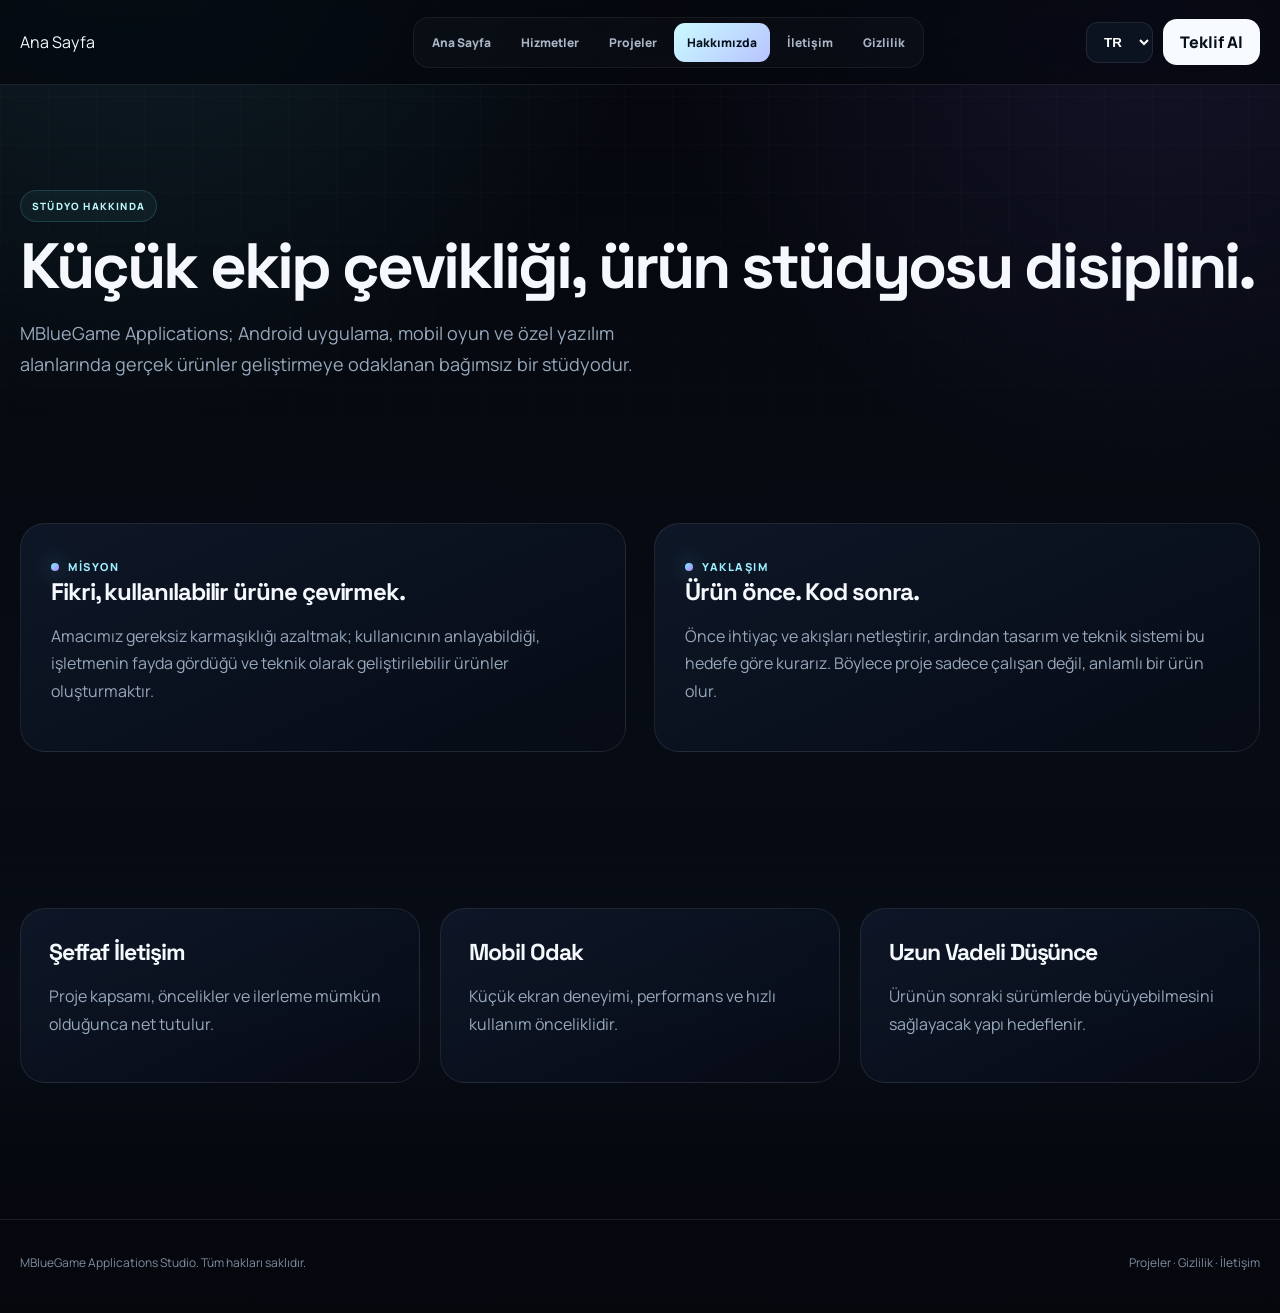
==== commit bbee7e7d: "Add files via upload" ====
--- a/about.html
+++ b/about.html
@@ -1,5 +1,5 @@
 <!DOCTYPE html>
 
-<html lang="tr"><head><meta charset="utf-8"/><meta content="width=device-width,initial-scale=1" name="viewport"/><meta content="#05070d" name="theme-color"/><link href="assets/logo-mark.svg" rel="icon"/><link href="https://fonts.googleapis.com" rel="preconnect"/><link crossorigin="" href="https://fonts.gstatic.com" rel="preconnect"/><link href="https://fonts.googleapis.com/css2?family=Manrope:wght@400;500;600;700;800&amp;family=Space+Grotesk:wght@500;600;700&amp;display=swap" rel="stylesheet"/><link href="styles.css" rel="stylesheet"/><title>Hakkımızda | MBlueGame Applications</title><meta content="MBlueGame Applications Studio" name="description"/></head><body><header class="site-header"><div class="container nav"><a class="brand" data-i18n="nav_home" href="index.html"><img alt="MBlueGame Applications" src="assets/logo-mark.svg"/><div class="brand-copy"><strong>MBlueGame</strong><span>Applications Studio</span></div></a><nav class="menu"><a data-i18n="nav_home" data-page="home" href="index.html">Ana Sayfa</a><a data-i18n="nav_services" data-page="services" href="services.html">Hizmetler</a><a data-i18n="nav_projects" data-page="projects" href="projects.html">Projeler</a><a data-i18n="nav_about" data-page="about" href="about.html">Hakkımızda</a><a data-i18n="nav_contact" data-page="contact" href="contact.html">İletişim</a><a data-i18n="nav_privacy" data-page="privacy" href="privacy.html">Gizlilik</a></nav><div class="nav-actions"><select aria-label="Language" class="lang" data-language-select=""><option value="tr">TR</option><option value="en">EN</option><option value="de">DE</option><option value="fr">FR</option><option value="es">ES</option></select><a class="nav-cta" data-i18n="nav_quote" href="contact.html">Teklif Al</a><button aria-label="Menü" class="mobile-toggle">☰</button></div></div></header><main><section class="container page-hero reveal"><span class="section-badge" data-i18n="about.label">About the Studio</span><h1 data-i18n="about.hero">Küçük ekip çevikliği, ürün stüdyosu disiplini.</h1><p data-i18n="about.lead">MBlueGame Applications; Android uygulama, mobil oyun ve özel yazılım alanlarında gerçek ürünler geliştirmeye odaklanan bağımsız bir stüdyodur.</p></section><section class="section"><div class="container split"><div class="panel reveal"><span class="eyebrow" data-i18n="about.mission">Misyon</span><h2 data-i18n="about.missiontitle">Fikri, kullanılabilir ürüne çevirmek.</h2><p data-i18n="about.missiondesc">Amacımız gereksiz karmaşıklığı azaltmak; kullanıcının anlayabildiği, işletmenin fayda gördüğü ve teknik olarak geliştirilebilir ürünler oluşturmaktır.</p></div><div class="panel reveal"><span class="eyebrow" data-i18n="about.approach">Yaklaşım</span><h2 data-i18n="about.approachtitle">Ürün önce. Kod sonra.</h2><p data-i18n="about.approachdesc">Önce ihtiyaç ve akışları netleştirir, ardından tasarım ve teknik sistemi bu hedefe göre kurarız. Böylece proje sadece çalışan değil, anlamlı bir ürün olur.</p></div></div></section><section class="section section-soft"><div class="container"><div class="value-grid"><div class="value-card"><h3 data-i18n="about.clear">Şeffaf İletişim</h3><p data-i18n="about.cleardesc">Proje kapsamı, öncelikler ve ilerleme mümkün olduğunca net tutulur.</p></div><div class="value-card"><h3 data-i18n="about.mobile">Mobil Odak</h3><p data-i18n="about.mobiledesc">Küçük ekran deneyimi, performans ve hızlı kullanım önceliklidir.</p></div><div class="value-card"><h3 data-i18n="about.long">Uzun Vadeli Düşünce</h3><p data-i18n="about.longdesc">Ürünün sonraki sürümlerde büyüyebilmesini sağlayacak yapı hedeflenir.</p></div></div></div></section></main><footer class="footer"><div class="container footer-row"><span>© <span data-year=""></span> MBlueGame Applications Studio. Tüm hakları saklıdır.</span><span><a data-i18n="nav_projects" href="projects.html">Projeler</a> · <a data-i18n="nav_privacy" href="privacy.html">Gizlilik</a> · <a data-i18n="nav_contact" href="contact.html">İletişim</a></span></div></footer><script>document.querySelector('[data-page="about"]')?.classList.add('active')</script><script src="i18n.js"></script>
+<html lang="tr"><head><meta charset="utf-8"/><meta content="width=device-width,initial-scale=1" name="viewport"/><meta content="#05070d" name="theme-color"/><link href="assets/logo-mark.svg" rel="icon"/><link href="https://fonts.googleapis.com" rel="preconnect"/><link crossorigin="" href="https://fonts.gstatic.com" rel="preconnect"/><link href="https://fonts.googleapis.com/css2?family=Manrope:wght@400;500;600;700;800&amp;family=Space+Grotesk:wght@500;600;700&amp;display=swap" rel="stylesheet"/><link href="styles.css" rel="stylesheet"/><title data-i18n-title="page.about.title">Hakkımızda | MBlueGame Applications</title><meta content="MBlueGame Applications Studio" name="description"/></head><body><header class="site-header"><div class="container nav"><a class="brand" data-i18n="nav_home" href="index.html"><img alt="MBlueGame Applications" src="assets/logo-mark.svg"/><div class="brand-copy"><strong>MBlueGame</strong><span>Applications Studio</span></div></a><nav class="menu"><a data-i18n="nav_home" data-page="home" href="index.html">Ana Sayfa</a><a data-i18n="nav_services" data-page="services" href="services.html">Hizmetler</a><a data-i18n="nav_projects" data-page="projects" href="projects.html">Projeler</a><a data-i18n="nav_about" data-page="about" href="about.html">Hakkımızda</a><a data-i18n="nav_contact" data-page="contact" href="contact.html">İletişim</a><a data-i18n="nav_privacy" data-page="privacy" href="privacy.html">Gizlilik</a></nav><div class="nav-actions"><select aria-label="Language" class="lang" data-language-select=""><option value="tr">TR</option><option value="en">EN</option><option value="de">DE</option><option value="fr">FR</option><option value="es">ES</option></select><a class="nav-cta" data-i18n="nav_quote" href="contact.html">Teklif Al</a><button aria-label="Menü" class="mobile-toggle">☰</button></div></div></header><main><section class="container page-hero reveal"><span class="section-badge" data-i18n="about.label">About the Studio</span><h1 data-i18n="about.hero">Küçük ekip çevikliği, ürün stüdyosu disiplini.</h1><p data-i18n="about.lead">MBlueGame Applications; Android uygulama, mobil oyun ve özel yazılım alanlarında gerçek ürünler geliştirmeye odaklanan bağımsız bir stüdyodur.</p></section><section class="section"><div class="container split"><div class="panel reveal"><span class="eyebrow" data-i18n="about.mission">Misyon</span><h2 data-i18n="about.missiontitle">Fikri, kullanılabilir ürüne çevirmek.</h2><p data-i18n="about.missiondesc">Amacımız gereksiz karmaşıklığı azaltmak; kullanıcının anlayabildiği, işletmenin fayda gördüğü ve teknik olarak geliştirilebilir ürünler oluşturmaktır.</p></div><div class="panel reveal"><span class="eyebrow" data-i18n="about.approach">Yaklaşım</span><h2 data-i18n="about.approachtitle">Ürün önce. Kod sonra.</h2><p data-i18n="about.approachdesc">Önce ihtiyaç ve akışları netleştirir, ardından tasarım ve teknik sistemi bu hedefe göre kurarız. Böylece proje sadece çalışan değil, anlamlı bir ürün olur.</p></div></div></section><section class="section section-soft"><div class="container"><div class="value-grid"><div class="value-card"><h3 data-i18n="about.clear">Şeffaf İletişim</h3><p data-i18n="about.cleardesc">Proje kapsamı, öncelikler ve ilerleme mümkün olduğunca net tutulur.</p></div><div class="value-card"><h3 data-i18n="about.mobile">Mobil Odak</h3><p data-i18n="about.mobiledesc">Küçük ekran deneyimi, performans ve hızlı kullanım önceliklidir.</p></div><div class="value-card"><h3 data-i18n="about.long">Uzun Vadeli Düşünce</h3><p data-i18n="about.longdesc">Ürünün sonraki sürümlerde büyüyebilmesini sağlayacak yapı hedeflenir.</p></div></div></div></section></main><footer class="footer"><div class="container footer-row"><span data-i18n="footer.rights">© <span data-year=""></span> MBlueGame Applications Studio. Tüm hakları saklıdır.</span><span><a data-i18n="nav_projects" href="projects.html">Projeler</a> · <a data-i18n="nav_privacy" href="privacy.html">Gizlilik</a> · <a data-i18n="nav_contact" href="contact.html">İletişim</a></span></div></footer><script>document.querySelector('[data-page="about"]')?.classList.add('active')</script><script src="i18n.js"></script>
 <script src="site.js"></script>
 </body></html>
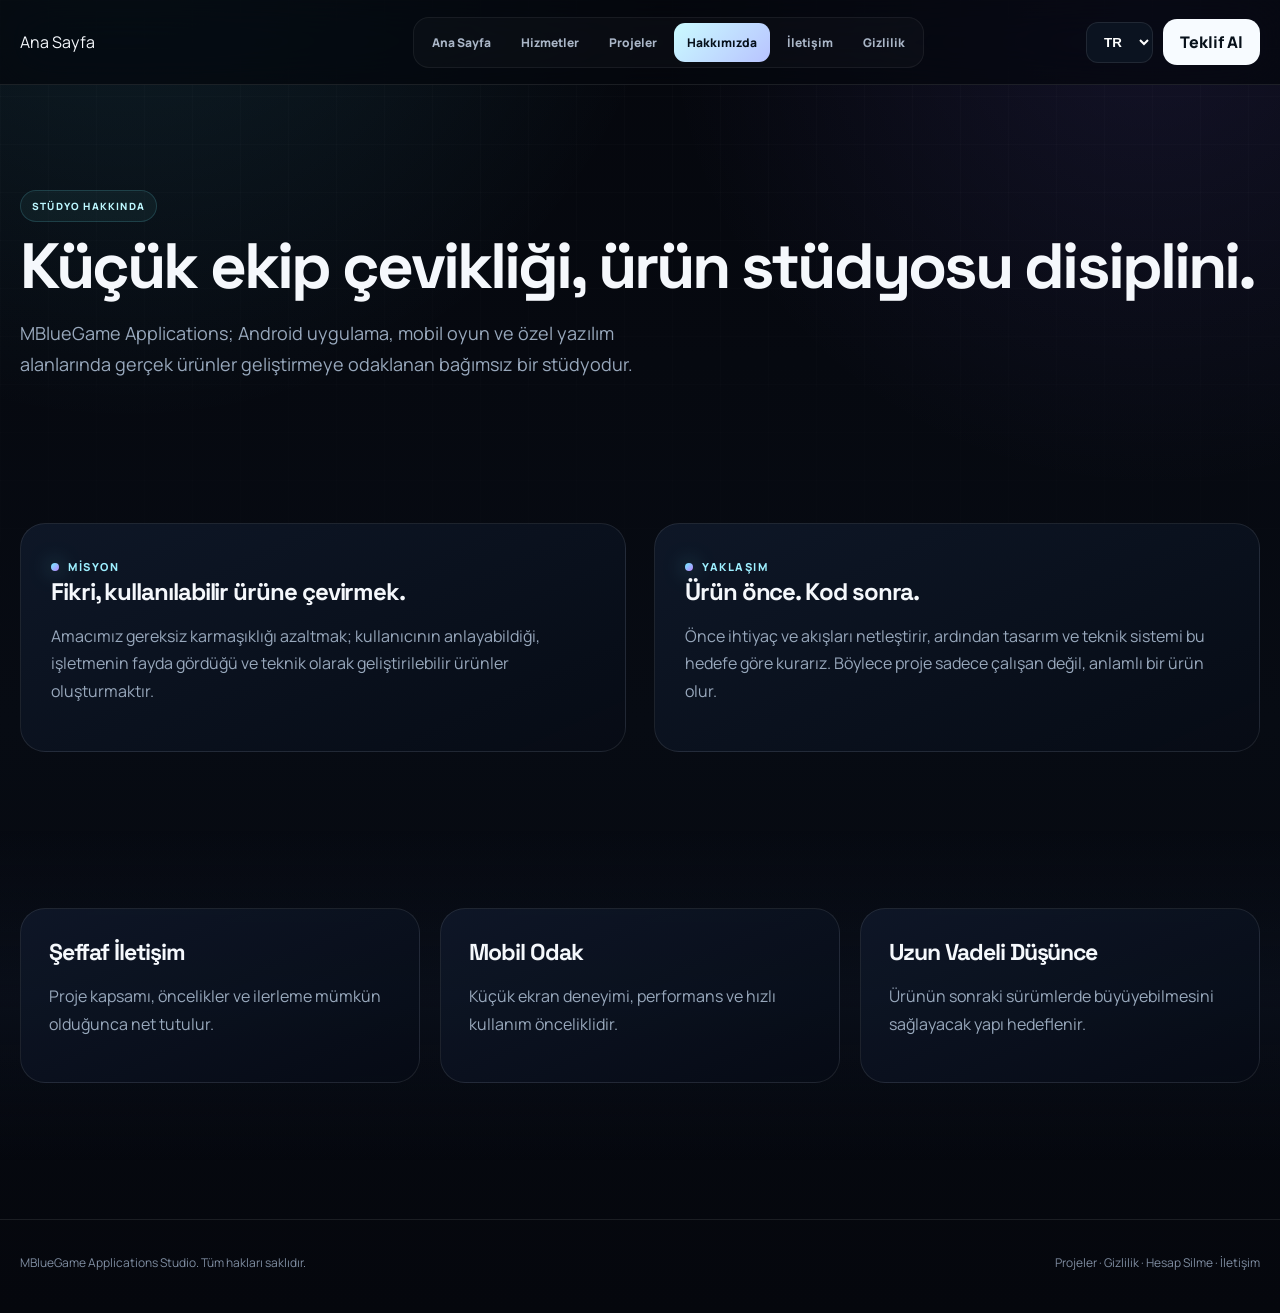
==== commit 61c79c0b: "Add files via upload" ====
--- a/about.html
+++ b/about.html
@@ -1,5 +1,7 @@
 <!DOCTYPE html>
 
-<html lang="tr"><head><meta charset="utf-8"/><meta content="width=device-width,initial-scale=1" name="viewport"/><meta content="#05070d" name="theme-color"/><link href="assets/logo-mark.svg" rel="icon"/><link href="https://fonts.googleapis.com" rel="preconnect"/><link crossorigin="" href="https://fonts.gstatic.com" rel="preconnect"/><link href="https://fonts.googleapis.com/css2?family=Manrope:wght@400;500;600;700;800&amp;family=Space+Grotesk:wght@500;600;700&amp;display=swap" rel="stylesheet"/><link href="styles.css" rel="stylesheet"/><title data-i18n-title="page.about.title">Hakkımızda | MBlueGame Applications</title><meta content="MBlueGame Applications Studio" name="description"/></head><body><header class="site-header"><div class="container nav"><a class="brand" data-i18n="nav_home" href="index.html"><img alt="MBlueGame Applications" src="assets/logo-mark.svg"/><div class="brand-copy"><strong>MBlueGame</strong><span>Applications Studio</span></div></a><nav class="menu"><a data-i18n="nav_home" data-page="home" href="index.html">Ana Sayfa</a><a data-i18n="nav_services" data-page="services" href="services.html">Hizmetler</a><a data-i18n="nav_projects" data-page="projects" href="projects.html">Projeler</a><a data-i18n="nav_about" data-page="about" href="about.html">Hakkımızda</a><a data-i18n="nav_contact" data-page="contact" href="contact.html">İletişim</a><a data-i18n="nav_privacy" data-page="privacy" href="privacy.html">Gizlilik</a></nav><div class="nav-actions"><select aria-label="Language" class="lang" data-language-select=""><option value="tr">TR</option><option value="en">EN</option><option value="de">DE</option><option value="fr">FR</option><option value="es">ES</option></select><a class="nav-cta" data-i18n="nav_quote" href="contact.html">Teklif Al</a><button aria-label="Menü" class="mobile-toggle">☰</button></div></div></header><main><section class="container page-hero reveal"><span class="section-badge" data-i18n="about.label">About the Studio</span><h1 data-i18n="about.hero">Küçük ekip çevikliği, ürün stüdyosu disiplini.</h1><p data-i18n="about.lead">MBlueGame Applications; Android uygulama, mobil oyun ve özel yazılım alanlarında gerçek ürünler geliştirmeye odaklanan bağımsız bir stüdyodur.</p></section><section class="section"><div class="container split"><div class="panel reveal"><span class="eyebrow" data-i18n="about.mission">Misyon</span><h2 data-i18n="about.missiontitle">Fikri, kullanılabilir ürüne çevirmek.</h2><p data-i18n="about.missiondesc">Amacımız gereksiz karmaşıklığı azaltmak; kullanıcının anlayabildiği, işletmenin fayda gördüğü ve teknik olarak geliştirilebilir ürünler oluşturmaktır.</p></div><div class="panel reveal"><span class="eyebrow" data-i18n="about.approach">Yaklaşım</span><h2 data-i18n="about.approachtitle">Ürün önce. Kod sonra.</h2><p data-i18n="about.approachdesc">Önce ihtiyaç ve akışları netleştirir, ardından tasarım ve teknik sistemi bu hedefe göre kurarız. Böylece proje sadece çalışan değil, anlamlı bir ürün olur.</p></div></div></section><section class="section section-soft"><div class="container"><div class="value-grid"><div class="value-card"><h3 data-i18n="about.clear">Şeffaf İletişim</h3><p data-i18n="about.cleardesc">Proje kapsamı, öncelikler ve ilerleme mümkün olduğunca net tutulur.</p></div><div class="value-card"><h3 data-i18n="about.mobile">Mobil Odak</h3><p data-i18n="about.mobiledesc">Küçük ekran deneyimi, performans ve hızlı kullanım önceliklidir.</p></div><div class="value-card"><h3 data-i18n="about.long">Uzun Vadeli Düşünce</h3><p data-i18n="about.longdesc">Ürünün sonraki sürümlerde büyüyebilmesini sağlayacak yapı hedeflenir.</p></div></div></div></section></main><footer class="footer"><div class="container footer-row"><span data-i18n="footer.rights">© <span data-year=""></span> MBlueGame Applications Studio. Tüm hakları saklıdır.</span><span><a data-i18n="nav_projects" href="projects.html">Projeler</a> · <a data-i18n="nav_privacy" href="privacy.html">Gizlilik</a> · <a data-i18n="nav_contact" href="contact.html">İletişim</a></span></div></footer><script>document.querySelector('[data-page="about"]')?.classList.add('active')</script><script src="i18n.js"></script>
+<html lang="tr"><head><meta charset="utf-8"/><meta content="width=device-width,initial-scale=1" name="viewport"/><meta content="#05070d" name="theme-color"/><link href="assets/logo-mark.svg" rel="icon"/><link href="https://fonts.googleapis.com" rel="preconnect"/><link crossorigin="" href="https://fonts.gstatic.com" rel="preconnect"/><link href="https://fonts.googleapis.com/css2?family=Manrope:wght@400;500;600;700;800&amp;family=Space+Grotesk:wght@500;600;700&amp;display=swap" rel="stylesheet"/><link href="styles.css" rel="stylesheet"/><title data-i18n-title="page.about.title">Hakkımızda | MBlueGame Applications</title><meta content="MBlueGame Applications Studio" name="description"/></head><body><header class="site-header"><div class="container nav"><a class="brand" data-i18n="nav_home" href="index.html"><img alt="MBlueGame Applications" src="assets/logo-mark.svg"/><div class="brand-copy"><strong>MBlueGame</strong><span>Applications Studio</span></div></a><nav class="menu"><a data-i18n="nav_home" data-page="home" href="index.html">Ana Sayfa</a><a data-i18n="nav_services" data-page="services" href="services.html">Hizmetler</a><a data-i18n="nav_projects" data-page="projects" href="projects.html">Projeler</a><a data-i18n="nav_about" data-page="about" href="about.html">Hakkımızda</a><a data-i18n="nav_contact" data-page="contact" href="contact.html">İletişim</a><a data-i18n="nav_privacy" data-page="privacy" href="privacy.html">Gizlilik</a></nav><div class="nav-actions"><select aria-label="Language" class="lang" data-language-select=""><option value="tr">TR</option><option value="en">EN</option><option value="de">DE</option><option value="fr">FR</option><option value="es">ES</option></select><a class="nav-cta" data-i18n="nav_quote" href="contact.html">Teklif Al</a><button aria-label="Menü" class="mobile-toggle">☰</button></div></div></header><main><section class="container page-hero reveal"><span class="section-badge" data-i18n="about.label">About the Studio</span><h1 data-i18n="about.hero">Küçük ekip çevikliği, ürün stüdyosu disiplini.</h1><p data-i18n="about.lead">MBlueGame Applications; Android uygulama, mobil oyun ve özel yazılım alanlarında gerçek ürünler geliştirmeye odaklanan bağımsız bir stüdyodur.</p></section><section class="section"><div class="container split"><div class="panel reveal"><span class="eyebrow" data-i18n="about.mission">Misyon</span><h2 data-i18n="about.missiontitle">Fikri, kullanılabilir ürüne çevirmek.</h2><p data-i18n="about.missiondesc">Amacımız gereksiz karmaşıklığı azaltmak; kullanıcının anlayabildiği, işletmenin fayda gördüğü ve teknik olarak geliştirilebilir ürünler oluşturmaktır.</p></div><div class="panel reveal"><span class="eyebrow" data-i18n="about.approach">Yaklaşım</span><h2 data-i18n="about.approachtitle">Ürün önce. Kod sonra.</h2><p data-i18n="about.approachdesc">Önce ihtiyaç ve akışları netleştirir, ardından tasarım ve teknik sistemi bu hedefe göre kurarız. Böylece proje sadece çalışan değil, anlamlı bir ürün olur.</p></div></div></section><section class="section section-soft"><div class="container"><div class="value-grid"><div class="value-card"><h3 data-i18n="about.clear">Şeffaf İletişim</h3><p data-i18n="about.cleardesc">Proje kapsamı, öncelikler ve ilerleme mümkün olduğunca net tutulur.</p></div><div class="value-card"><h3 data-i18n="about.mobile">Mobil Odak</h3><p data-i18n="about.mobiledesc">Küçük ekran deneyimi, performans ve hızlı kullanım önceliklidir.</p></div><div class="value-card"><h3 data-i18n="about.long">Uzun Vadeli Düşünce</h3><p data-i18n="about.longdesc">Ürünün sonraki sürümlerde büyüyebilmesini sağlayacak yapı hedeflenir.</p></div></div></div></section></main><footer class="footer"><div class="container footer-row"><span data-i18n="footer.rights">© <span data-year=""></span> MBlueGame Applications Studio. Tüm hakları saklıdır.</span><span><a data-i18n="nav_projects" href="projects.html">Projeler</a> · <a data-i18n="nav_privacy" href="privacy.html">Gizlilik</a> · <a data-i18n="nav_delete" href="account-deletion.html">Hesap Silme</a> · <a data-i18n="nav_contact" href="contact.html">İletişim</a></span></div></footer><script>document.querySelector('[data-page="about"]')?.classList.add('active')</script>
+
 <script src="site.js"></script>
+<script src="i18n.js"></script>
 </body></html>
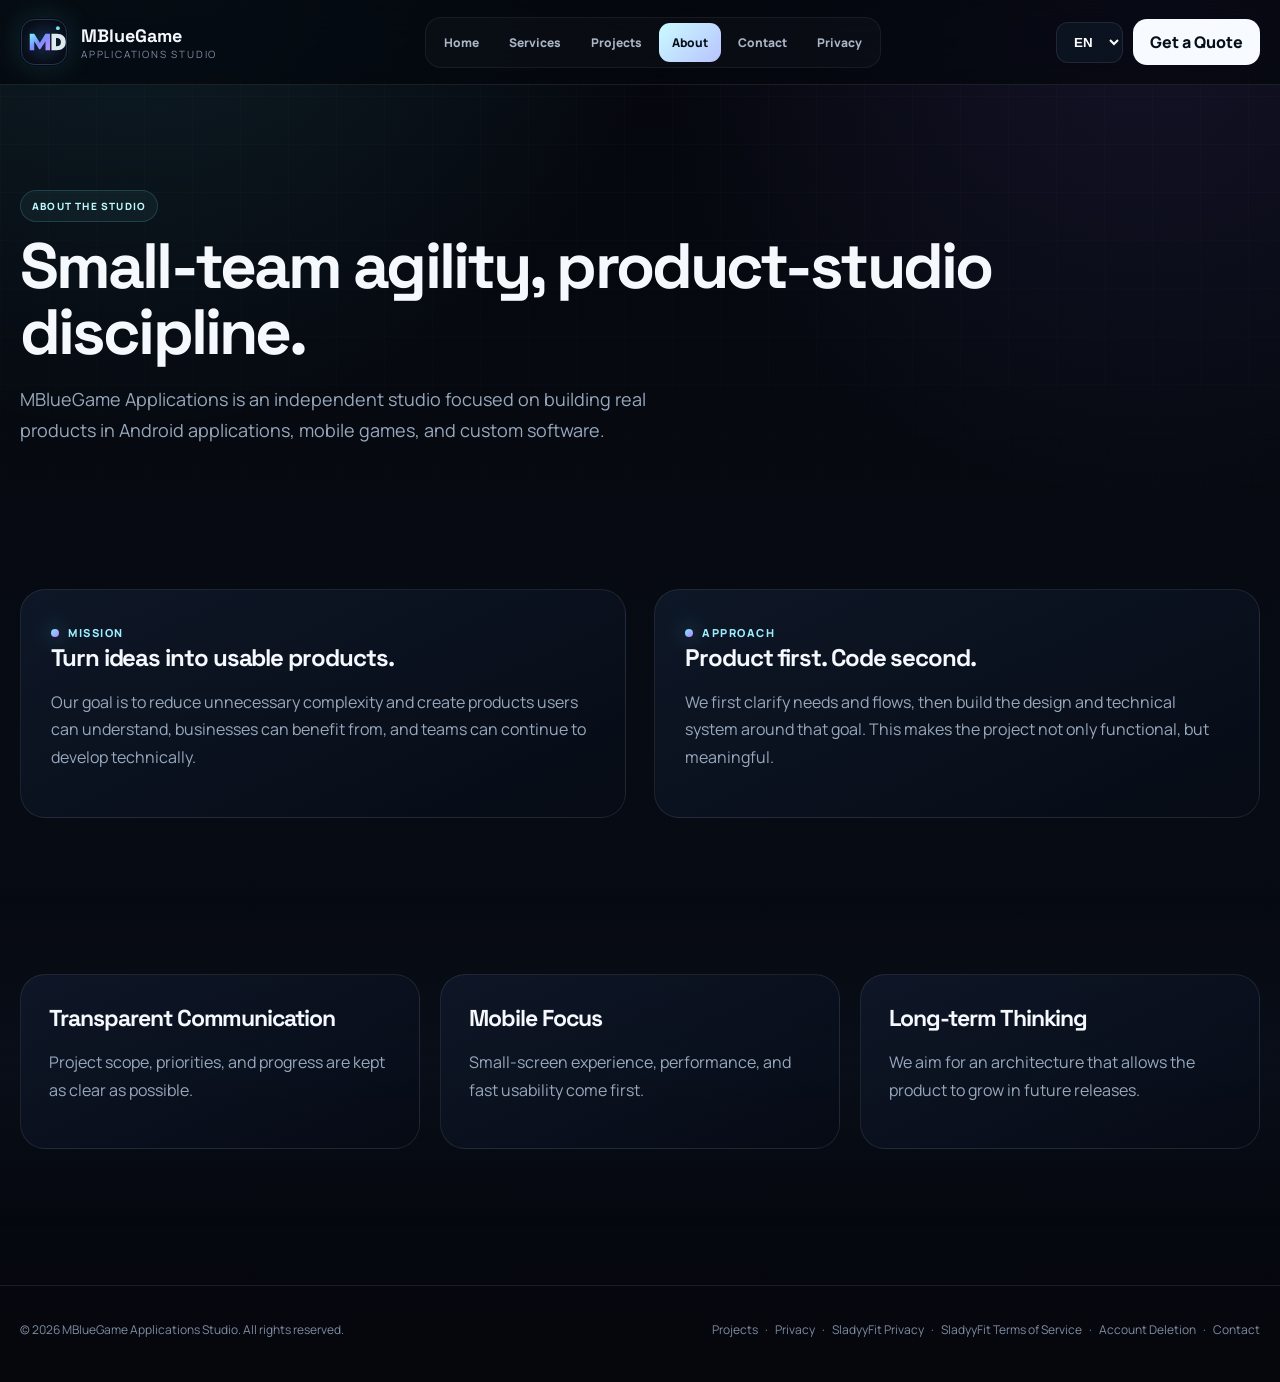
==== commit 36431b4b: "Add files via upload" ====
--- a/about.html
+++ b/about.html
@@ -1,6 +1,6 @@
 <!DOCTYPE html>
 
-<html lang="tr"><head><meta charset="utf-8"/><meta content="width=device-width,initial-scale=1" name="viewport"/><meta content="#05070d" name="theme-color"/><link href="assets/logo-mark.svg" rel="icon"/><link href="https://fonts.googleapis.com" rel="preconnect"/><link crossorigin="" href="https://fonts.gstatic.com" rel="preconnect"/><link href="https://fonts.googleapis.com/css2?family=Manrope:wght@400;500;600;700;800&amp;family=Space+Grotesk:wght@500;600;700&amp;display=swap" rel="stylesheet"/><link href="styles.css" rel="stylesheet"/><title data-i18n-title="page.about.title">Hakkımızda | MBlueGame Applications</title><meta content="MBlueGame Applications Studio" name="description"/></head><body><header class="site-header"><div class="container nav"><a class="brand" data-i18n="nav_home" href="index.html"><img alt="MBlueGame Applications" src="assets/logo-mark.svg"/><div class="brand-copy"><strong>MBlueGame</strong><span>Applications Studio</span></div></a><nav class="menu"><a data-i18n="nav_home" data-page="home" href="index.html">Ana Sayfa</a><a data-i18n="nav_services" data-page="services" href="services.html">Hizmetler</a><a data-i18n="nav_projects" data-page="projects" href="projects.html">Projeler</a><a data-i18n="nav_about" data-page="about" href="about.html">Hakkımızda</a><a data-i18n="nav_contact" data-page="contact" href="contact.html">İletişim</a><a data-i18n="nav_privacy" data-page="privacy" href="privacy.html">Gizlilik</a></nav><div class="nav-actions"><select aria-label="Language" class="lang" data-language-select=""><option value="tr">TR</option><option value="en">EN</option><option value="de">DE</option><option value="fr">FR</option><option value="es">ES</option></select><a class="nav-cta" data-i18n="nav_quote" href="contact.html">Teklif Al</a><button aria-label="Menü" class="mobile-toggle">☰</button></div></div></header><main><section class="container page-hero reveal"><span class="section-badge" data-i18n="about.label">About the Studio</span><h1 data-i18n="about.hero">Küçük ekip çevikliği, ürün stüdyosu disiplini.</h1><p data-i18n="about.lead">MBlueGame Applications; Android uygulama, mobil oyun ve özel yazılım alanlarında gerçek ürünler geliştirmeye odaklanan bağımsız bir stüdyodur.</p></section><section class="section"><div class="container split"><div class="panel reveal"><span class="eyebrow" data-i18n="about.mission">Misyon</span><h2 data-i18n="about.missiontitle">Fikri, kullanılabilir ürüne çevirmek.</h2><p data-i18n="about.missiondesc">Amacımız gereksiz karmaşıklığı azaltmak; kullanıcının anlayabildiği, işletmenin fayda gördüğü ve teknik olarak geliştirilebilir ürünler oluşturmaktır.</p></div><div class="panel reveal"><span class="eyebrow" data-i18n="about.approach">Yaklaşım</span><h2 data-i18n="about.approachtitle">Ürün önce. Kod sonra.</h2><p data-i18n="about.approachdesc">Önce ihtiyaç ve akışları netleştirir, ardından tasarım ve teknik sistemi bu hedefe göre kurarız. Böylece proje sadece çalışan değil, anlamlı bir ürün olur.</p></div></div></section><section class="section section-soft"><div class="container"><div class="value-grid"><div class="value-card"><h3 data-i18n="about.clear">Şeffaf İletişim</h3><p data-i18n="about.cleardesc">Proje kapsamı, öncelikler ve ilerleme mümkün olduğunca net tutulur.</p></div><div class="value-card"><h3 data-i18n="about.mobile">Mobil Odak</h3><p data-i18n="about.mobiledesc">Küçük ekran deneyimi, performans ve hızlı kullanım önceliklidir.</p></div><div class="value-card"><h3 data-i18n="about.long">Uzun Vadeli Düşünce</h3><p data-i18n="about.longdesc">Ürünün sonraki sürümlerde büyüyebilmesini sağlayacak yapı hedeflenir.</p></div></div></div></section></main><footer class="footer"><div class="container footer-row"><span data-i18n="footer.rights">© <span data-year=""></span> MBlueGame Applications Studio. Tüm hakları saklıdır.</span><span><a data-i18n="nav_projects" href="projects.html">Projeler</a> · <a data-i18n="nav_privacy" href="privacy.html">Gizlilik</a> · <a data-i18n="nav_delete" href="account-deletion.html">Hesap Silme</a> · <a data-i18n="nav_contact" href="contact.html">İletişim</a></span></div></footer><script>document.querySelector('[data-page="about"]')?.classList.add('active')</script>
+<html lang="tr"><head><meta charset="utf-8"/><meta content="width=device-width,initial-scale=1" name="viewport"/><meta content="#05070d" name="theme-color"/><link href="assets/logo-mark.svg" rel="icon"/><link href="https://fonts.googleapis.com" rel="preconnect"/><link crossorigin="" href="https://fonts.gstatic.com" rel="preconnect"/><link href="https://fonts.googleapis.com/css2?family=Manrope:wght@400;500;600;700;800&amp;family=Space+Grotesk:wght@500;600;700&amp;display=swap" rel="stylesheet"/><link href="styles.css" rel="stylesheet"/><title data-i18n-title="page.about.title">Hakkımızda | MBlueGame Applications</title><meta content="MBlueGame Applications Studio" name="description"/></head><body><header class="site-header"><div class="container nav"><a class="brand" data-i18n="nav_home" href="index.html"><img alt="MBlueGame Applications" src="assets/logo-mark.svg"/><div class="brand-copy"><strong>MBlueGame</strong><span>Applications Studio</span></div></a><nav class="menu"><a data-i18n="nav_home" data-page="home" href="index.html">Ana Sayfa</a><a data-i18n="nav_services" data-page="services" href="services.html">Hizmetler</a><a data-i18n="nav_projects" data-page="projects" href="projects.html">Projeler</a><a data-i18n="nav_about" data-page="about" href="about.html">Hakkımızda</a><a data-i18n="nav_contact" data-page="contact" href="contact.html">İletişim</a><a data-i18n="nav_privacy" data-page="privacy" href="privacy.html">Gizlilik</a></nav><div class="nav-actions"><select aria-label="Language" class="lang" data-language-select=""><option value="tr">TR</option><option value="en">EN</option><option value="de">DE</option><option value="fr">FR</option><option value="es">ES</option></select><a class="nav-cta" data-i18n="nav_quote" href="contact.html">Teklif Al</a><button aria-label="Menü" class="mobile-toggle">☰</button></div></div></header><main><section class="container page-hero reveal"><span class="section-badge" data-i18n="about.label">About the Studio</span><h1 data-i18n="about.hero">Küçük ekip çevikliği, ürün stüdyosu disiplini.</h1><p data-i18n="about.lead">MBlueGame Applications; Android uygulama, mobil oyun ve özel yazılım alanlarında gerçek ürünler geliştirmeye odaklanan bağımsız bir stüdyodur.</p></section><section class="section"><div class="container split"><div class="panel reveal"><span class="eyebrow" data-i18n="about.mission">Misyon</span><h2 data-i18n="about.missiontitle">Fikri, kullanılabilir ürüne çevirmek.</h2><p data-i18n="about.missiondesc">Amacımız gereksiz karmaşıklığı azaltmak; kullanıcının anlayabildiği, işletmenin fayda gördüğü ve teknik olarak geliştirilebilir ürünler oluşturmaktır.</p></div><div class="panel reveal"><span class="eyebrow" data-i18n="about.approach">Yaklaşım</span><h2 data-i18n="about.approachtitle">Ürün önce. Kod sonra.</h2><p data-i18n="about.approachdesc">Önce ihtiyaç ve akışları netleştirir, ardından tasarım ve teknik sistemi bu hedefe göre kurarız. Böylece proje sadece çalışan değil, anlamlı bir ürün olur.</p></div></div></section><section class="section section-soft"><div class="container"><div class="value-grid"><div class="value-card"><h3 data-i18n="about.clear">Şeffaf İletişim</h3><p data-i18n="about.cleardesc">Proje kapsamı, öncelikler ve ilerleme mümkün olduğunca net tutulur.</p></div><div class="value-card"><h3 data-i18n="about.mobile">Mobil Odak</h3><p data-i18n="about.mobiledesc">Küçük ekran deneyimi, performans ve hızlı kullanım önceliklidir.</p></div><div class="value-card"><h3 data-i18n="about.long">Uzun Vadeli Düşünce</h3><p data-i18n="about.longdesc">Ürünün sonraki sürümlerde büyüyebilmesini sağlayacak yapı hedeflenir.</p></div></div></div></section></main><footer class="footer"><div class="container footer-row"><span class="footer-copy">© <span data-year=""></span> <span data-i18n="footer.copyright">MBlueGame Applications Studio. Tüm hakları saklıdır.</span></span><nav class="footer-links" aria-label="Legal ve site bağlantıları"><a data-i18n="nav_projects" href="projects.html">Projeler</a> · <a data-i18n="nav_privacy" href="privacy.html">Gizlilik</a> · <a data-i18n="nav.sladyyfit.privacy" href="sladyyfit-privacy.html">SladyyFit Gizlilik</a> · <a data-i18n="nav.sladyyfit.terms" href="sladyyfit-terms.html">SladyyFit Hizmet Şartları</a> · <a data-i18n="nav_delete" href="account-deletion.html">Hesap Silme</a> · <a data-i18n="nav_contact" href="contact.html">İletişim</a></nav></div></footer><script>document.querySelector('[data-page="about"]')?.classList.add('active')</script>
 
 <script src="site.js"></script>
 <script src="i18n.js"></script>
--- a/styles.css
+++ b/styles.css
@@ -94,3 +94,20 @@
     z-index:10000;
   }
 }
+
+/* SladyyFit legal navigation: responsive 5-language footer */
+.footer-row{align-items:center;flex-wrap:wrap}
+.footer-copy{flex:0 0 auto}
+.footer-links{display:flex;flex:1 1 480px;flex-wrap:wrap;align-items:center;justify-content:flex-end;gap:7px;line-height:1.6}
+.footer-links a{white-space:normal}
+.legal-nav{max-height:calc(100vh - 135px);overflow-y:auto}
+@media(max-width:640px){.footer-links{justify-content:flex-start;flex-basis:100%}.legal-nav{max-height:none;overflow:visible}}
+
+/* Very narrow phones: avoid intrinsic-width overflow from long headings and hero content. */
+@media (max-width: 360px) {
+  .hero { grid-template-columns: minmax(0, 1fr); }
+  .hero > *, .feature-project > * { min-width: 0; }
+  .hero h1 { font-size: 36px; overflow-wrap: anywhere; }
+  .feature-project { grid-template-columns: minmax(0, 1fr); padding: 18px; }
+  .feature-project h2 { font-size: 34px; overflow-wrap: anywhere; }
+}
